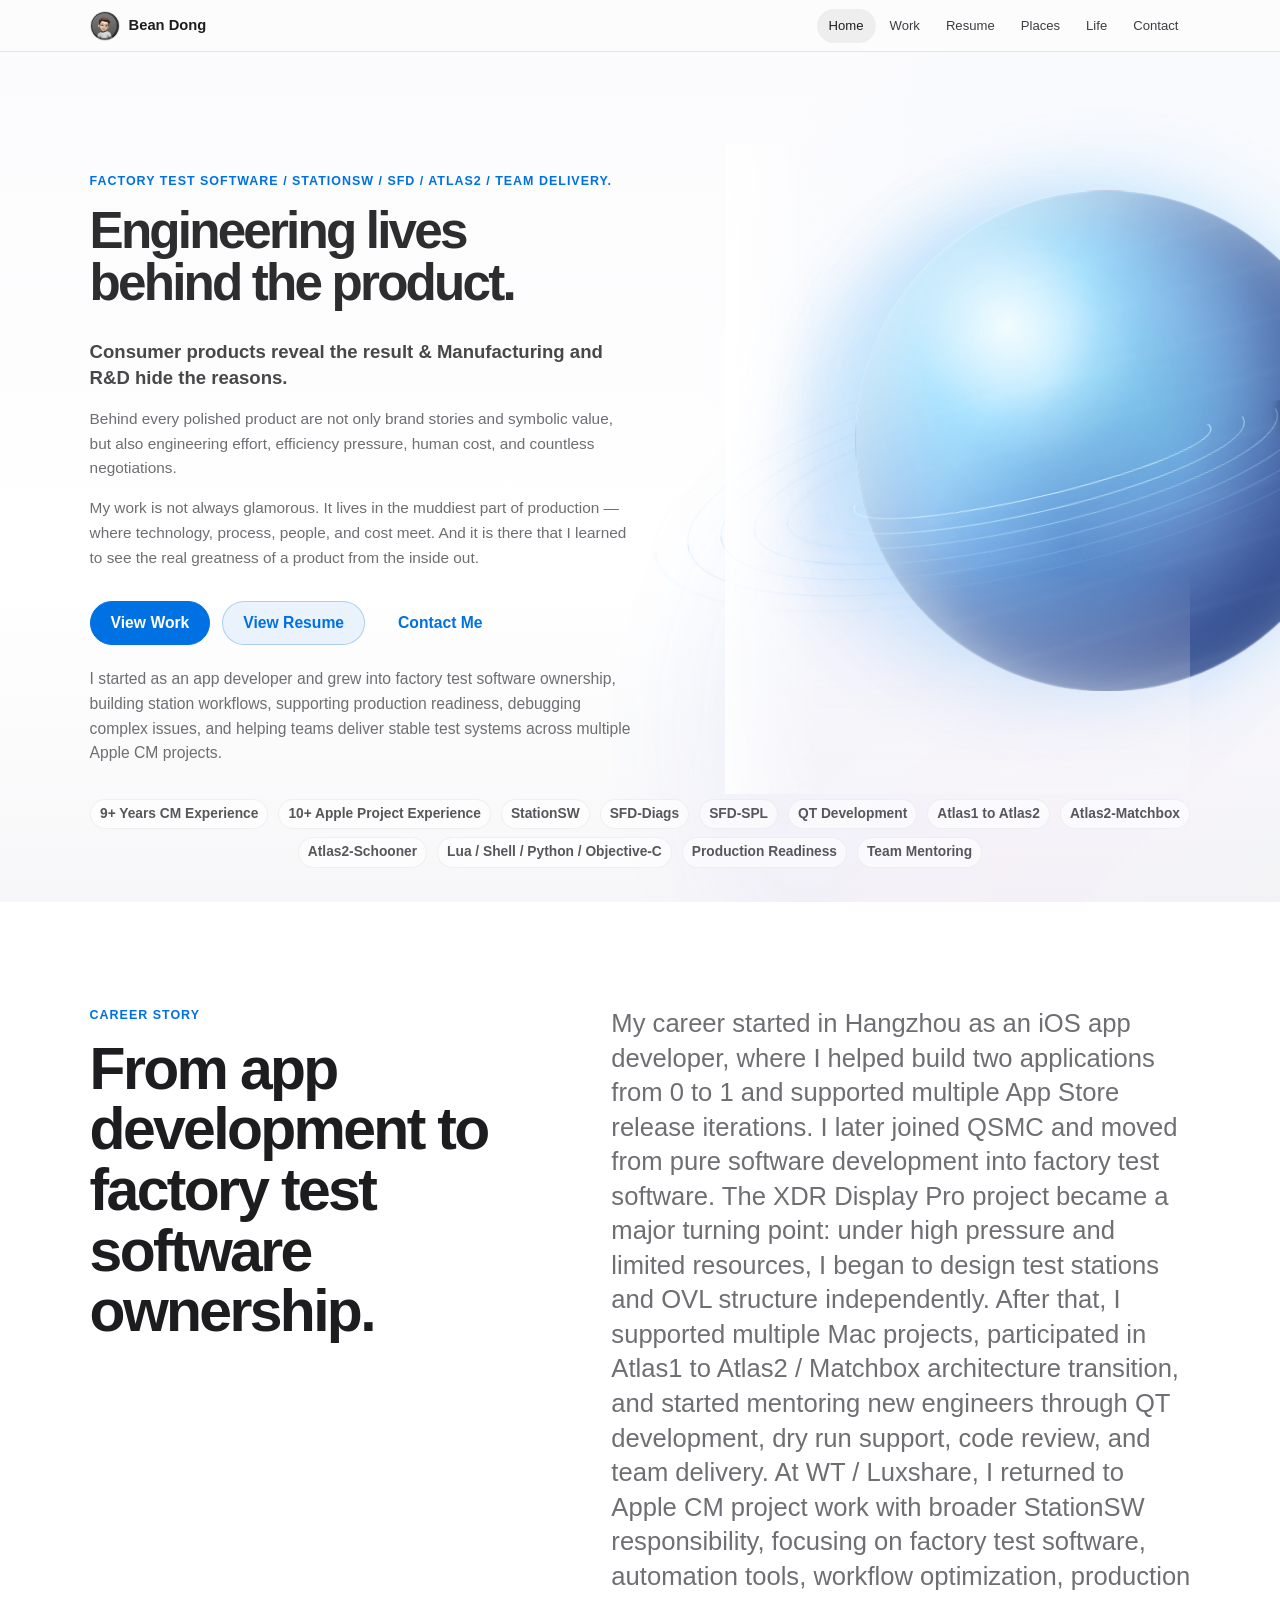
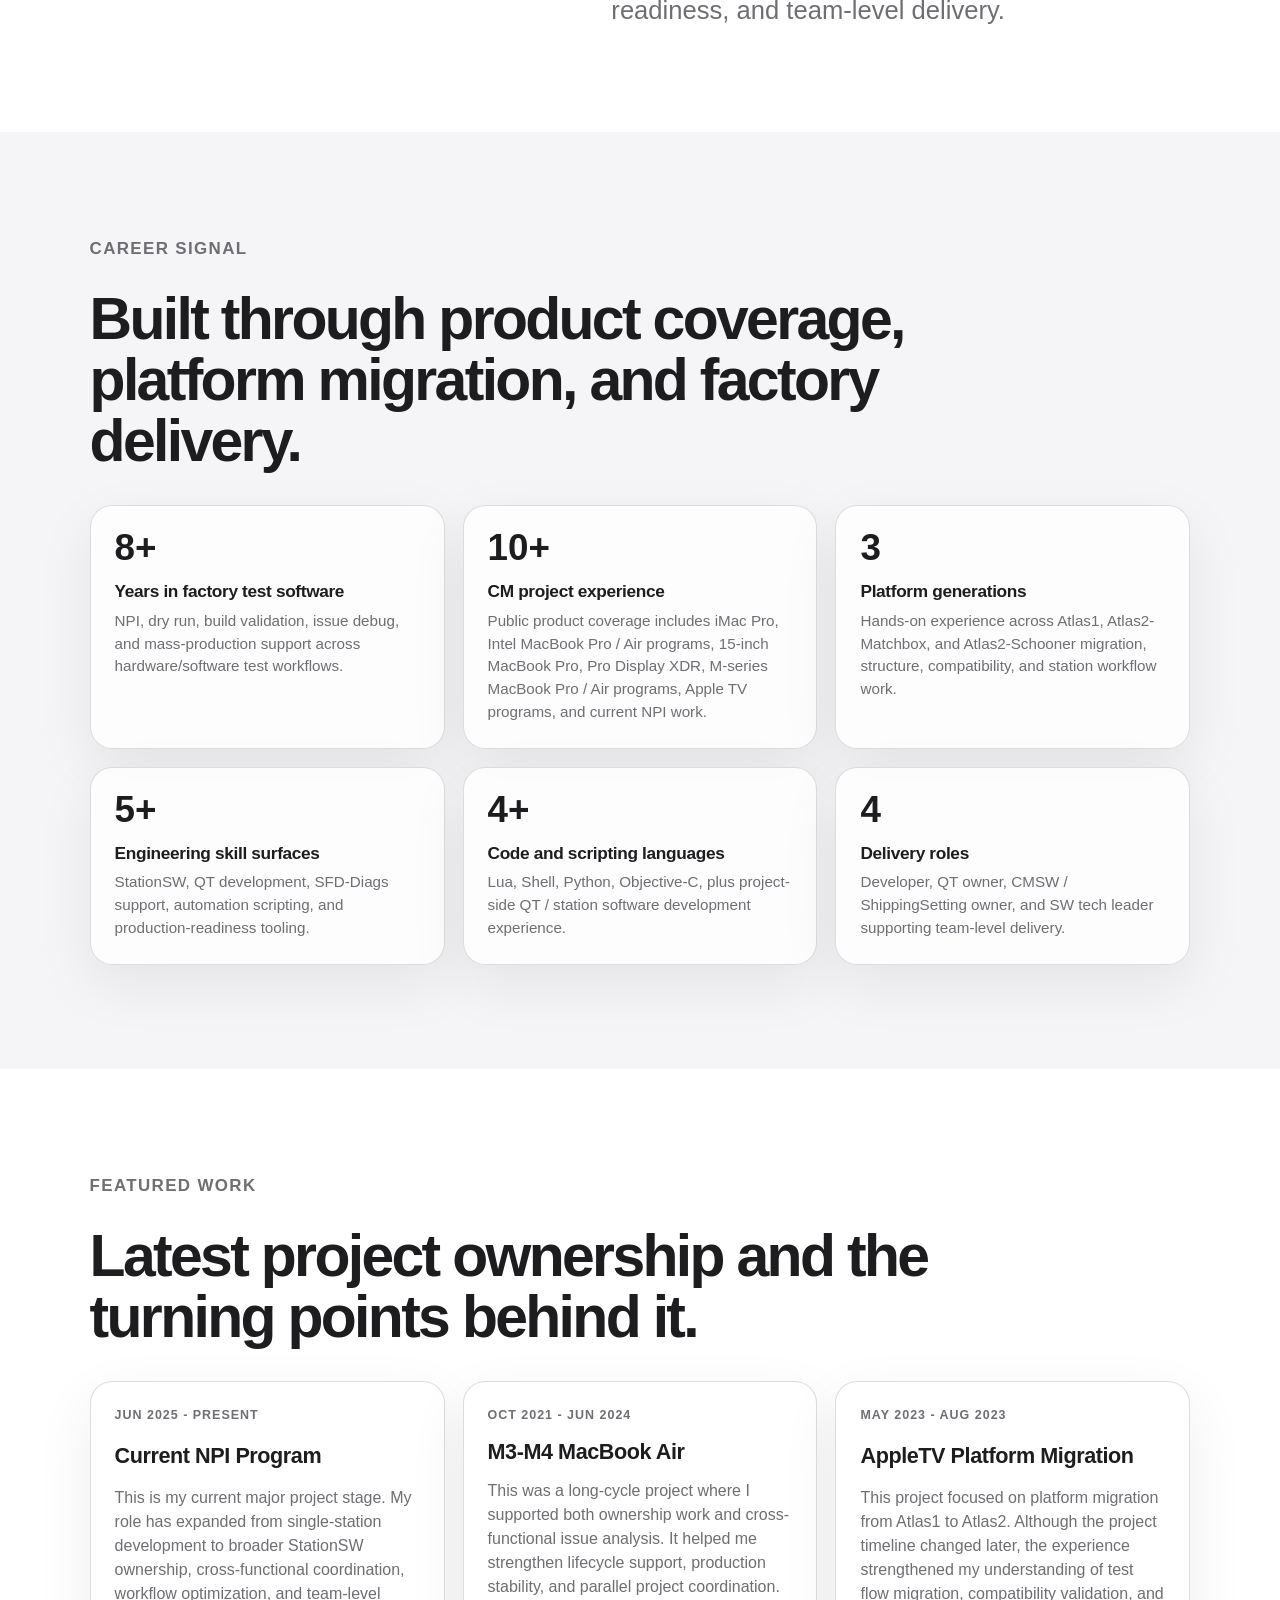
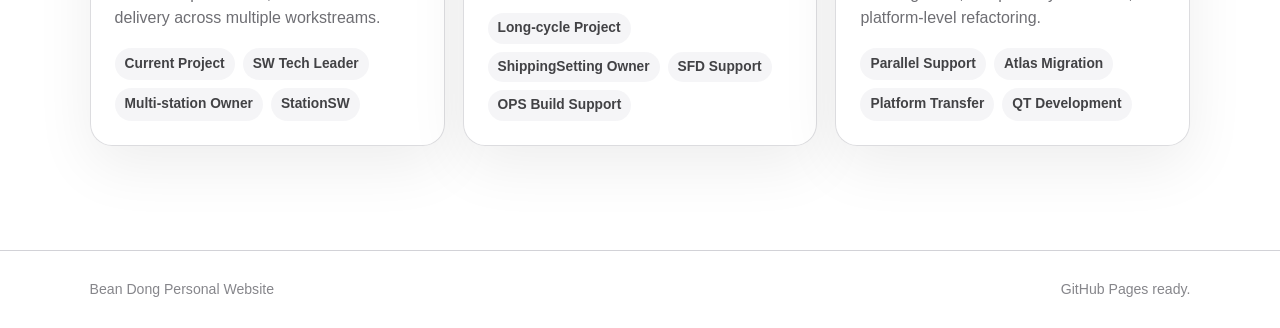
==== index.html @ de344022 "Publish personal website" ====
<!doctype html>
<html lang="en">
  <head>
    <meta charset="utf-8" />
    <meta name="viewport" content="width=device-width, initial-scale=1" />
    <meta
      name="description"
      content="Bean Dong personal website: factory test software, StationSW, SFD-Diags, Atlas2, resume, work timeline, and personal archive."
    />
    <title>Bean Dong | Factory Test Software Engineer</title>
    <link rel="icon" href="data:," />
    <link rel="stylesheet" href="styles.css" />
  </head>
  <body data-page="home">
    <header class="site-header">
      <a class="brand" href="index.html" aria-label="Bean Dong home">
        <img class="brand-avatar" src="assets/avatar.png" alt="" aria-hidden="true" />
        <span>Bean Dong</span>
      </a>
      <button class="nav-toggle" type="button" aria-label="Open navigation" aria-expanded="false">
        <span></span><span></span><span></span>
      </button>
      <nav class="site-nav" aria-label="Primary navigation">
        <a href="index.html" data-nav="home">Home</a>
        <a href="work.html" data-nav="work">Work</a>
        <a href="resume.html" data-nav="resume">Resume</a>
        <a href="places.html" data-nav="places">Places</a>
        <a href="life.html" data-nav="life">Life</a>
        <a href="contact.html" data-nav="contact">Contact</a>
      </nav>
    </header>

    <main>
      <section class="hero apple-hero">
        <div class="hero-copy">
          <p class="eyebrow" data-bind="profile.kicker"></p>
          <h1 class="hero-statement">Engineering lives behind the product.</h1>
          <div class="hero-story" id="hero-story"></div>
          <div class="hero-actions">
            <a class="button primary" href="work.html">View Work</a>
            <a class="button secondary" href="resume.html">View Resume</a>
            <a class="button text-button" href="contact.html">Contact Me</a>
          </div>
          <p class="hero-summary" data-bind="profile.summary"></p>
        </div>
        <div class="hero-tool-visual" aria-label="Tools and applications I use">
          <div class="planet-system" aria-hidden="true">
            <div class="planet-aura"></div>
            <div class="orbit-band orbit-band-back">
              <span></span><span></span><span></span><span></span><span></span><span></span><span></span>
            </div>
            <div class="planet-sphere">
              <div class="planet-atmosphere"></div>
              <div class="planet-surface"></div>
              <div class="planet-haze"></div>
            </div>
            <div class="orbit-band orbit-band-front">
              <span></span><span></span><span></span><span></span><span></span><span></span><span></span>
            </div>
          </div>
          <div class="tool-current" id="tool-shelf"></div>
          <div class="visual-fog" aria-hidden="true"></div>
        </div>
        <div class="tag-cloud hero-tag-cloud" id="hero-tags"></div>
      </section>

      <section class="section split-section">
        <div>
          <p class="eyebrow">Career Story</p>
          <h2>From app development to factory test software ownership.</h2>
        </div>
        <div class="prose large" data-bind="career.short"></div>
      </section>

      <section class="section soft-section">
        <div class="section-heading compact">
          <p class="eyebrow">Career Signal</p>
          <h2>Built through product coverage, platform migration, and factory delivery.</h2>
        </div>
        <div class="metric-grid" id="metrics"></div>
      </section>

      <section class="section">
        <div class="section-heading compact">
          <p class="eyebrow">Featured Work</p>
          <h2>Latest project ownership and the turning points behind it.</h2>
        </div>
        <div class="preview-grid" id="home-work-preview"></div>
      </section>
    </main>

    <footer class="site-footer">
      <span>Bean Dong Personal Website</span>
      <span>GitHub Pages ready.</span>
    </footer>

    <script src="script.js"></script>
  </body>
</html>
---- styles.css ----
:root {
  color-scheme: light;
  --ink: #1d1d1f;
  --muted: #6e6e73;
  --subtle: #86868b;
  --line: #d2d2d7;
  --page: #ffffff;
  --soft: #f5f5f7;
  --card: rgba(255, 255, 255, 0.82);
  --blue: #0071e3;
  --blue-dark: #005bb5;
  --radius: 22px;
  --radius-small: 14px;
  --shadow: 0 20px 60px rgba(0, 0, 0, 0.07);
  font-family: -apple-system, BlinkMacSystemFont, "SF Pro Text", "SF Pro Display", "Helvetica Neue", Arial, sans-serif;
}

* {
  box-sizing: border-box;
}

html {
  scroll-behavior: smooth;
}

body {
  margin: 0;
  color: var(--ink);
  background: var(--page);
  line-height: 1.5;
  -webkit-font-smoothing: antialiased;
}

a {
  color: inherit;
  text-decoration: none;
}

.site-header {
  position: sticky;
  top: 0;
  z-index: 30;
  display: flex;
  align-items: center;
  justify-content: space-between;
  min-height: 52px;
  padding: 0 max(22px, 7vw);
  border-bottom: 1px solid rgba(210, 210, 215, 0.55);
  background: rgba(251, 251, 253, 0.78);
  backdrop-filter: saturate(180%) blur(20px);
}

.brand {
  display: inline-flex;
  align-items: center;
  gap: 9px;
  font-size: 0.92rem;
  font-weight: 700;
}

.brand-avatar {
  width: 30px;
  height: 30px;
  border: 1px solid rgba(210, 210, 215, 0.75);
  border-radius: 50%;
  object-fit: cover;
  object-position: center;
}

.site-nav {
  display: flex;
  align-items: center;
  gap: 2px;
}

.site-nav a {
  display: inline-flex;
  align-items: center;
  min-height: 34px;
  padding: 0 12px;
  border-radius: 999px;
  color: #3d3d42;
  font-size: 0.82rem;
  font-weight: 500;
}

.site-nav a:hover,
.site-nav a.active {
  color: var(--ink);
  background: rgba(0, 0, 0, 0.06);
}

.nav-toggle {
  display: none;
  width: 38px;
  height: 36px;
  border: 0;
  border-radius: var(--radius-small);
  background: transparent;
}

.nav-toggle span {
  display: block;
  width: 17px;
  height: 1.5px;
  margin: 4px auto;
  background: var(--ink);
}

.hero,
.page-hero,
.contact-hero,
.section {
  padding-right: max(22px, 7vw);
  padding-left: max(22px, 7vw);
}

.apple-hero {
  position: relative;
  display: grid;
  grid-template-columns: minmax(0, 1.08fr) minmax(430px, 0.92fr);
  gap: clamp(48px, 7vw, 112px);
  align-items: center;
  min-height: max(780px, calc(100svh - 52px));
  padding-top: 92px;
  padding-bottom: 108px;
  overflow: hidden;
  background:
    radial-gradient(circle at 88% 38%, rgba(204, 228, 255, 0.2), transparent 34%),
    linear-gradient(180deg, #fbfbfd 0%, #ffffff 62%, #f7f7f9 100%);
}

.apple-hero::after {
  content: "";
  position: absolute;
  right: -12vw;
  bottom: -24vh;
  width: min(760px, 64vw);
  aspect-ratio: 1;
  border-radius: 50%;
  background: linear-gradient(135deg, rgba(0, 113, 227, 0.12), rgba(175, 82, 222, 0.08), rgba(52, 199, 89, 0.07));
  filter: blur(42px);
  opacity: 0.52;
  z-index: 0;
}

.apple-hero > * {
  position: relative;
  z-index: 1;
}

.hero-copy {
  max-width: 690px;
}

.hero-statement {
  max-width: 610px;
  margin: 0;
  color: #2d2d2f;
  font-size: clamp(2.65rem, 4vw, 4.25rem);
  font-weight: 650;
  line-height: 1.02;
  text-wrap: balance;
}

.hero-story {
  display: grid;
  max-width: 630px;
  gap: 15px;
  margin-top: 30px;
}

.hero-story p {
  max-width: 620px;
  margin: 0;
  color: var(--muted);
  font-size: clamp(0.96rem, 1.15vw, 1.08rem);
  line-height: 1.62;
}

.hero-story .hero-story-lead {
  color: #48484b;
  font-size: clamp(1.08rem, 1.45vw, 1.28rem);
  font-weight: 580;
  line-height: 1.42;
}

.hero-tool-visual {
  position: relative;
  align-self: stretch;
  min-height: 650px;
  isolation: isolate;
}

.planet-system {
  position: absolute;
  inset: 0;
}

.planet-aura {
  position: absolute;
  top: 7%;
  right: -30%;
  width: 118%;
  aspect-ratio: 1;
  border-radius: 50%;
  background:
    radial-gradient(circle at 42% 42%, rgba(181, 232, 255, 0.54), rgba(72, 161, 238, 0.2) 44%, rgba(69, 111, 217, 0.08) 62%, transparent 73%);
  filter: blur(30px);
  opacity: 0.82;
  animation: planet-breathe 9s ease-in-out infinite;
}

.planet-sphere {
  position: absolute;
  z-index: 2;
  top: 7%;
  right: -36%;
  width: 108%;
  aspect-ratio: 1;
  overflow: hidden;
  border: 1px solid rgba(255, 255, 255, 0.58);
  border-radius: 50%;
  background:
    radial-gradient(circle at 30% 27%, rgba(237, 252, 255, 0.98), rgba(138, 218, 255, 0.74) 19%, rgba(47, 137, 225, 0.48) 45%, rgba(32, 75, 164, 0.62) 70%, rgba(24, 49, 119, 0.82) 100%);
  box-shadow:
    inset 32px 22px 70px rgba(255, 255, 255, 0.38),
    inset -70px -40px 110px rgba(18, 39, 105, 0.52),
    0 0 80px rgba(90, 190, 255, 0.3);
  animation: planet-breathe 9s ease-in-out infinite;
}

.planet-atmosphere {
  position: absolute;
  inset: -2%;
  border: 2px solid rgba(181, 236, 255, 0.44);
  border-radius: 50%;
  box-shadow:
    inset 0 0 48px rgba(209, 246, 255, 0.44),
    0 0 42px rgba(92, 197, 255, 0.34);
}

.planet-surface {
  position: absolute;
  inset: 0;
  background:
    radial-gradient(ellipse at 35% 31%, rgba(255, 255, 255, 0.34), transparent 24%),
    radial-gradient(ellipse at 61% 46%, rgba(73, 198, 225, 0.2), transparent 28%),
    radial-gradient(ellipse at 43% 71%, rgba(23, 75, 158, 0.28), transparent 34%),
    repeating-linear-gradient(164deg, transparent 0 25px, rgba(218, 249, 255, 0.055) 27px 29px, transparent 31px 52px);
  filter: blur(2px);
  animation: planet-surface-shift 18s ease-in-out infinite alternate;
}

.planet-haze {
  position: absolute;
  inset: 0;
  background: linear-gradient(110deg, rgba(255, 255, 255, 0.34), transparent 38%, rgba(15, 46, 121, 0.2) 79%);
  backdrop-filter: blur(1px);
}

.orbit-band {
  position: absolute;
  top: 34%;
  right: -39%;
  width: 146%;
  height: 32%;
  transform: rotate(-13deg);
}

.orbit-band span {
  position: absolute;
  border: 1px solid rgba(192, 235, 255, 0.72);
  border-radius: 50%;
  filter: drop-shadow(0 0 4px rgba(89, 190, 255, 0.2));
}

.orbit-band span:nth-child(1) {
  inset: 36% 23%;
  border-color: rgba(220, 247, 255, 0.82);
}

.orbit-band span:nth-child(2) {
  inset: 29% 18%;
  border-color: rgba(203, 240, 255, 0.68);
}

.orbit-band span:nth-child(3) {
  inset: 22% 13%;
  border-color: rgba(184, 231, 255, 0.54);
}

.orbit-band span:nth-child(4) {
  inset: 15% 8%;
  border-color: rgba(166, 220, 255, 0.42);
}

.orbit-band span:nth-child(5) {
  inset: 8% 3%;
  border-color: rgba(146, 207, 255, 0.3);
  filter: blur(0.25px) drop-shadow(0 0 6px rgba(89, 190, 255, 0.16));
}

.orbit-band span:nth-child(6) {
  inset: 1% -2%;
  border-color: rgba(127, 194, 250, 0.2);
  filter: blur(0.6px) drop-shadow(0 0 8px rgba(89, 190, 255, 0.12));
}

.orbit-band span:nth-child(7) {
  inset: -6% -7%;
  border-color: rgba(111, 180, 242, 0.11);
  filter: blur(1.2px) drop-shadow(0 0 10px rgba(89, 190, 255, 0.09));
}

.orbit-band-back {
  z-index: 1;
  clip-path: inset(-20% -15% 49% -15%);
  opacity: 0.62;
}

.orbit-band-front {
  z-index: 4;
  clip-path: inset(48% -15% -20% -15%);
  filter: drop-shadow(0 0 7px rgba(94, 197, 255, 0.2));
}

.tool-current {
  position: absolute;
  z-index: 7;
  top: 27%;
  right: -39%;
  width: 146%;
  height: 44%;
  clip-path: inset(48% -8% -18% -8%);
  transform: rotate(-13deg);
}

.tool-item {
  --tool-size: 52px;
  position: absolute;
  top: 0;
  left: 0;
  width: var(--tool-size);
  height: var(--tool-size);
  offset-path: ellipse(43% 34% at 50% 50%);
  offset-rotate: 0deg;
  animation: tool-orbit 34.65s linear var(--orbit-delay) infinite;
  will-change: offset-distance;
}

.tool-item-1 { --tool-size: 48px; }
.tool-item-2 { --tool-size: 54px; }
.tool-item-3 { --tool-size: 49px; }
.tool-item-4 { --tool-size: 57px; }
.tool-item-5 { --tool-size: 51px; }
.tool-item-6 { --tool-size: 45px; }
.tool-item-7 { --tool-size: 48px; }
.tool-item-8 { --tool-size: 55px; }
.tool-item-9 { --tool-size: 49px; }
.tool-item-10 { --tool-size: 43px; }
.tool-item-11 { --tool-size: 46px; }

.tool-icon-entry {
  width: 100%;
  height: 100%;
  opacity: 0;
  transform: translate3d(var(--capture-x), var(--capture-y), 0) scale(0.64) rotate(-12deg);
  animation: tool-capture 1100ms cubic-bezier(0.18, 0.74, 0.28, 1.08) var(--capture-delay) forwards;
}

.tool-icon-wrap {
  display: grid;
  width: 100%;
  height: 100%;
  place-items: center;
  border-radius: 25%;
  filter:
    drop-shadow(0 10px 15px rgba(10, 43, 88, 0.14))
    drop-shadow(0 0 10px rgba(115, 208, 255, 0.12));
  transform: rotate(13deg);
  transition:
    transform 280ms cubic-bezier(0.2, 0.8, 0.2, 1),
    filter 280ms ease,
    opacity 280ms ease;
}

.tool-item:hover {
  z-index: 8;
  animation-play-state: paused;
}

.tool-item:hover .tool-icon-wrap {
  filter:
    drop-shadow(0 18px 24px rgba(0, 0, 0, 0.16))
    drop-shadow(0 0 16px rgba(0, 113, 227, 0.14));
  transform: translateY(-5px) rotate(16deg) scale(1.12);
}

.tool-icon-wrap img {
  width: 100%;
  height: 100%;
  border-radius: 24%;
  object-fit: contain;
}

@keyframes tool-orbit {
  from { offset-distance: 0%; }
  to { offset-distance: 100%; }
}

@keyframes tool-capture {
  0% {
    opacity: 0;
    transform: translate3d(var(--capture-x), var(--capture-y), 0) scale(0.64) rotate(-12deg);
  }
  72% {
    opacity: 1;
    transform: translate3d(7px, -5px, 0) scale(1.04) rotate(3deg);
  }
  100% {
    opacity: 1;
    transform: translate3d(0, 0, 0) scale(1) rotate(0);
  }
}

@keyframes planet-breathe {
  0%,
  100% {
    filter: saturate(0.94) brightness(0.98);
    transform: scale(0.995);
  }
  50% {
    filter: saturate(1.05) brightness(1.035);
    transform: scale(1.01);
  }
}

@keyframes planet-surface-shift {
  from { transform: translate3d(-1.5%, -0.5%, 0) scale(1.02); }
  to { transform: translate3d(1.5%, 0.7%, 0) scale(1.05); }
}

.visual-fog {
  position: absolute;
  z-index: 6;
  inset: 0;
  pointer-events: none;
  background:
    linear-gradient(90deg, rgba(255, 255, 255, 0.78), transparent 20%),
    linear-gradient(180deg, transparent 66%, rgba(247, 247, 249, 0.55));
}

.page-hero,
.contact-hero {
  display: grid;
  align-content: center;
  min-height: 430px;
  padding-top: 88px;
  padding-bottom: 76px;
  background: linear-gradient(180deg, #fbfbfd, #fff);
}

.contact-hero {
  min-height: calc(100vh - 118px);
}

.eyebrow {
  margin: 0 0 14px;
  color: var(--blue);
  font-size: 0.78rem;
  font-weight: 700;
  letter-spacing: 0.08em;
  text-transform: uppercase;
}

h1,
h2,
h3,
h4,
p {
  overflow-wrap: anywhere;
}

h1 {
  max-width: 980px;
  margin: 0 auto;
  font-size: clamp(3.4rem, 8vw, 7.5rem);
  font-weight: 700;
  line-height: 0.95;
  letter-spacing: -0.055em;
}

.page-hero h1,
.contact-hero h1 {
  margin: 0;
  font-size: clamp(3rem, 7vw, 6rem);
}

h2 {
  margin: 0;
  font-size: clamp(2rem, 4.6vw, 4.4rem);
  font-weight: 700;
  line-height: 1.03;
  letter-spacing: -0.045em;
}

h3 {
  margin: 0;
  font-size: 1.35rem;
  line-height: 1.2;
  letter-spacing: -0.02em;
}

h4 {
  margin: 0;
}

.hero-title {
  max-width: 900px;
  margin: 22px auto 0;
  color: var(--ink);
  font-size: clamp(1.35rem, 2.5vw, 2.25rem);
  font-weight: 600;
  line-height: 1.16;
  white-space: pre-line;
  text-wrap: balance;
}

.hero-summary,
.page-hero p,
.contact-hero p,
.section-heading p,
.prose,
.info-panel p,
.resume-card p,
.place-card p,
.life-card p {
  max-width: 850px;
  color: var(--muted);
  font-size: 1.06rem;
}

.apple-hero .hero-summary {
  max-width: 620px;
  margin: 22px 0 0;
  font-size: 0.98rem;
  line-height: 1.58;
}

.large {
  font-size: clamp(1.18rem, 2vw, 1.65rem);
  line-height: 1.35;
}

.hero-actions {
  display: flex;
  flex-wrap: wrap;
  justify-content: flex-start;
  gap: 12px;
  margin-top: 30px;
}

.contact-hero .hero-actions {
  justify-content: flex-start;
}

.button {
  display: inline-flex;
  align-items: center;
  justify-content: center;
  min-height: 44px;
  padding: 0 20px;
  border: 1px solid var(--line);
  border-radius: 999px;
  font-size: 0.98rem;
  font-weight: 600;
  transition: transform 160ms ease, background 160ms ease, color 160ms ease;
}

.button:hover {
  transform: translateY(-1px);
}

.button.primary {
  color: #fff;
  border-color: var(--blue);
  background: var(--blue);
}

.button.primary:hover {
  background: var(--blue-dark);
}

.button.secondary {
  color: var(--blue);
  border-color: rgba(0, 113, 227, 0.28);
  background: rgba(0, 113, 227, 0.08);
}

.button.text-button {
  color: var(--blue);
  border-color: transparent;
  background: transparent;
}

.tag-cloud,
.capability-list,
.badge-list {
  display: flex;
  flex-wrap: wrap;
  gap: 8px;
}

.tag-cloud {
  justify-content: flex-start;
  max-width: 680px;
  margin: 26px 0 0;
}

.hero-tag-cloud {
  position: absolute;
  right: max(22px, 7vw);
  bottom: 34px;
  left: max(22px, 7vw);
  width: auto;
  max-width: none;
  margin: 0;
  justify-content: center;
  gap: 8px 10px;
}

.hero-tag-cloud .tag {
  color: #57575b;
  background: rgba(255, 255, 255, 0.58);
  box-shadow: inset 0 0 0 1px rgba(210, 210, 215, 0.32);
  backdrop-filter: blur(10px);
}

.tag,
.badge,
.capability {
  display: inline-flex;
  align-items: center;
  min-height: 30px;
  padding: 5px 10px;
  border-radius: 999px;
  color: #424245;
  background: rgba(245, 245, 247, 0.92);
  font-size: 0.86rem;
  font-weight: 600;
}

.section {
  padding-top: 104px;
  padding-bottom: 104px;
}

.soft-section {
  background: var(--soft);
}

.split-section {
  display: grid;
  grid-template-columns: minmax(260px, 0.9fr) minmax(320px, 1.1fr);
  gap: 48px;
  align-items: start;
}

.section-heading {
  display: grid;
  gap: 14px;
  margin-bottom: 34px;
}

.section-heading.compact {
  max-width: 900px;
}

.section-heading.centered {
  max-width: 820px;
  margin-right: auto;
  margin-left: auto;
  text-align: center;
}

.section-heading.centered p {
  margin-right: auto;
  margin-left: auto;
}

.metric-grid,
.preview-grid,
.places-grid,
.life-grid {
  display: grid;
  grid-template-columns: repeat(3, minmax(0, 1fr));
  gap: 18px;
}

.metric,
.preview-card,
.info-panel,
.timeline-card,
.resume-card,
.place-card,
.life-card {
  border: 1px solid rgba(210, 210, 215, 0.78);
  border-radius: var(--radius);
  background: var(--card);
  box-shadow: var(--shadow);
}

.metric,
.preview-card,
.info-panel,
.resume-card,
.place-card,
.life-card {
  padding: 24px;
}

.metric,
.preview-card,
.info-panel,
.resume-card,
.place-card,
.life-card {
  transition: transform 220ms ease, box-shadow 220ms ease;
}

.metric:hover,
.preview-card:hover,
.info-panel:hover,
.resume-card:hover,
.place-card:hover,
.life-card:hover {
  transform: translateY(-3px);
  box-shadow: 0 26px 70px rgba(0, 0, 0, 0.09);
}

.metric strong {
  display: block;
  font-size: 2.3rem;
  line-height: 1;
}

.metric h3 {
  margin-top: 14px;
  font-size: 1.08rem;
}

.metric span {
  display: block;
  margin-top: 8px;
  color: var(--muted);
  font-size: 0.95rem;
  font-weight: 500;
}

.preview-card {
  display: grid;
  gap: 14px;
}

.preview-card p,
.timeline-card p {
  margin: 0;
  color: var(--muted);
}

.work-overview {
  display: grid;
  grid-template-columns: repeat(2, minmax(0, 1fr));
  gap: 18px;
  margin-bottom: 24px;
}

.work-page {
  --work-pad: max(22px, 7vw);
  background:
    radial-gradient(circle at 88% 5%, rgba(0, 113, 227, 0.055), transparent 24rem),
    linear-gradient(180deg, #fbfbfd 0, #fff 34rem);
}

.work-intro,
.work-timeline-section {
  padding-right: var(--work-pad);
  padding-left: var(--work-pad);
}

.work-intro {
  padding-top: 28px;
  padding-bottom: 18px;
}

.work-label {
  margin-bottom: 12px;
}

.work-page .work-overview {
  gap: 14px;
  margin-bottom: 0;
}

.work-page .info-panel {
  position: relative;
  min-height: 190px;
  padding: 23px 24px 22px;
  overflow: hidden;
  border-color: rgba(210, 210, 215, 0.64);
  background: rgba(255, 255, 255, 0.72);
  box-shadow: 0 12px 36px rgba(0, 0, 0, 0.045);
  backdrop-filter: blur(18px);
}

.work-page .info-panel:hover {
  transform: none;
  box-shadow: 0 16px 42px rgba(0, 0, 0, 0.065);
}

.work-page .info-panel h2 {
  margin-top: 14px;
  font-size: clamp(1.45rem, 2.2vw, 2rem);
  letter-spacing: -0.035em;
}

.work-page .info-panel > p {
  max-width: 700px;
  margin: 9px 0 0;
  color: #626267;
  font-size: 0.92rem;
  line-height: 1.52;
}

.panel-heading {
  display: flex;
  align-items: center;
  justify-content: space-between;
  gap: 16px;
}

.panel-label {
  margin: 0;
  color: var(--subtle);
  font-size: 0.7rem;
  font-weight: 750;
  letter-spacing: 0.09em;
  text-transform: uppercase;
}

.status-dot {
  display: inline-flex;
  align-items: center;
  gap: 6px;
  color: #46705c;
  font-size: 0.72rem;
  font-weight: 650;
}

.status-dot::before {
  width: 7px;
  height: 7px;
  border-radius: 50%;
  background: #64a77f;
  box-shadow: 0 0 0 4px rgba(100, 167, 127, 0.12);
  content: "";
}

.overlap-symbol {
  position: relative;
  width: 44px;
  height: 17px;
}

.overlap-symbol i {
  position: absolute;
  width: 29px;
  height: 4px;
  border-radius: 999px;
  background: #8297b6;
}

.overlap-symbol i:nth-child(1) { top: 0; left: 0; }
.overlap-symbol i:nth-child(2) { top: 6px; left: 8px; background: #8e82ae; }
.overlap-symbol i:nth-child(3) { top: 12px; left: 15px; background: #6c9e9b; }

.work-page .program-list,
.work-page .capability-list {
  display: flex;
  flex-wrap: wrap;
  gap: 6px;
}

.work-page .program-list {
  margin-top: 15px;
}

.program-tag {
  display: inline-flex;
  align-items: center;
  min-height: 25px;
  padding: 3px 9px;
  color: #45617f;
  border: 1px solid rgba(79, 128, 184, 0.16);
  border-radius: 999px;
  background: rgba(79, 128, 184, 0.08);
  font-size: 0.7rem;
  font-weight: 650;
}

.work-page .capability-list {
  margin-top: 7px;
}

.work-page .capability {
  min-height: 25px;
  padding: 3px 8px;
  color: #5d5d62;
  background: rgba(245, 245, 247, 0.92);
  font-size: 0.7rem;
  font-weight: 600;
}

.work-page .capability:nth-child(n + 5) {
  display: none;
}

.timeline-link {
  display: inline-flex;
  gap: 7px;
  align-items: center;
  margin-top: 15px;
  color: var(--blue);
  font-size: 0.82rem;
  font-weight: 650;
}

.work-timeline-section {
  padding-top: 20px;
  padding-bottom: 104px;
}

.work-timeline-heading {
  display: grid;
  grid-template-columns: auto auto minmax(260px, 1fr);
  gap: 10px 18px;
  align-items: baseline;
  margin: 0 0 16px 94px;
}

.work-timeline-heading .eyebrow {
  margin: 0;
}

.work-timeline-heading h1 {
  margin: 0;
  font-size: 1.3rem;
  line-height: 1.15;
  letter-spacing: -0.025em;
}

.work-timeline-heading > p {
  max-width: 560px;
  margin: 0;
  color: var(--muted);
  font-size: 0.78rem;
  line-height: 1.4;
}

.tone-blue { --tone: #4f80b8; }
.tone-violet { --tone: #8174a6; }
.tone-teal { --tone: #4f8f8c; }
.tone-indigo { --tone: #667c9d; }
.tone-slate { --tone: #83868d; }

.timeline-list {
  position: relative;
  display: grid;
  gap: 18px;
  padding-bottom: 12px;
}

.timeline-list::before {
  position: absolute;
  top: 18px;
  bottom: 18px;
  left: 46px;
  width: 2px;
  border-radius: 999px;
  background: linear-gradient(180deg, #4f80b8, #8174a6 28%, #4f8f8c 58%, #667c9d 78%, #83868d);
  content: "";
}

.timeline-entry {
  position: relative;
  display: grid;
  grid-template-columns: 94px minmax(0, 1fr);
  align-items: start;
}

.timeline-rail {
  position: relative;
  display: flex;
  justify-content: center;
  padding-top: 24px;
}

.timeline-rail::after {
  position: absolute;
  top: 39px;
  right: 0;
  left: 47px;
  height: 2px;
  background: color-mix(in srgb, var(--tone) 62%, white);
  content: "";
}

.timeline-node {
  z-index: 1;
  display: grid;
  width: 32px;
  height: 32px;
  place-items: center;
  color: var(--tone);
  border: 2px solid var(--tone);
  border-radius: 50%;
  background: #fff;
  box-shadow: 0 0 0 6px #fff;
  font-size: 0.62rem;
  font-weight: 750;
}

.timeline-card {
  position: relative;
  padding: 24px 26px;
  overflow: hidden;
  border-color: rgba(210, 210, 215, 0.7);
  box-shadow: none;
}

.timeline-card::before {
  position: absolute;
  top: 0;
  bottom: 0;
  left: 0;
  width: 4px;
  background: var(--tone);
  content: "";
}

.timeline-body {
  display: grid;
  gap: 14px;
}

.timeline-heading {
  display: grid;
  grid-template-columns: minmax(0, 1fr) 128px;
  gap: 24px;
  align-items: center;
}

.timeline-type {
  margin-bottom: 6px !important;
  color: var(--tone) !important;
  font-size: 0.69rem;
  font-weight: 700;
  letter-spacing: 0.08em;
  text-transform: uppercase;
}

.timeline-heading h3 {
  font-size: clamp(1.35rem, 2vw, 1.75rem);
}

.timeline-company {
  margin-top: 4px !important;
  font-size: 0.84rem;
}

.product-visual {
  display: grid;
  width: 128px;
  height: 96px;
  place-items: center;
  overflow: hidden;
  border-radius: 15px;
  background: linear-gradient(145deg, #fbfbfd, #f1f1f3);
}

.product-visual img {
  width: 100%;
  height: 100%;
  object-fit: contain;
  transform: scale(1.06);
}

.timeline-meta {
  display: grid;
  grid-template-columns: repeat(3, minmax(0, 1fr));
  gap: 10px;
}

.meta-box {
  padding: 10px 11px;
  border-radius: var(--radius-small);
  background: rgba(245, 245, 247, 0.88);
}

.meta-box span {
  display: block;
  color: var(--subtle);
  font-size: 0.76rem;
  font-weight: 700;
  text-transform: uppercase;
}

.meta-box strong {
  display: block;
  margin-top: 3px;
  font-size: 0.86rem;
}

.timeline-card ul,
.resume-card ul {
  margin: 0;
  padding-left: 18px;
  color: var(--muted);
}

.details {
  color: var(--muted);
  font-size: 0.9rem;
  line-height: 1.55;
}

.timeline-highlight {
  display: grid;
  grid-template-columns: 125px minmax(0, 1fr);
  gap: 16px;
  padding-top: 12px;
  border-top: 1px solid rgba(210, 210, 215, 0.65);
}

.timeline-highlight span {
  color: var(--subtle);
  font-size: 0.69rem;
  font-weight: 700;
  letter-spacing: 0.06em;
  text-transform: uppercase;
}

.timeline-highlight p {
  color: #4d4d51;
  font-size: 0.84rem;
  line-height: 1.45;
}

.work-page .timeline-card .badge {
  min-height: 25px;
  padding: 3px 8px;
  color: color-mix(in srgb, var(--tone) 72%, #3d3d42);
  background: color-mix(in srgb, var(--tone) 9%, white);
  font-size: 0.7rem;
}

.resume-layout {
  display: grid;
  grid-template-columns: repeat(2, minmax(0, 1fr));
  gap: 18px;
}

.resume-card {
  padding: 30px;
  box-shadow: none;
}

.resume-card.wide {
  grid-column: 1 / -1;
}

.resume-primary {
  background: #fbfbfd;
}

.resume-profile {
  display: grid;
  max-width: 900px;
  gap: 8px;
  margin-top: 24px;
}

.resume-profile p {
  margin: 0;
  color: var(--muted);
  font-size: 1.04rem;
}

.resume-experience-item {
  padding: 34px 0;
  border-bottom: 1px solid var(--line);
}

.resume-experience-item:last-child {
  border-bottom: 0;
}

.resume-experience-item h3 {
  margin-bottom: 6px;
}

.resume-experience-heading {
  display: flex;
  justify-content: space-between;
  gap: 24px;
  align-items: flex-start;
  margin-bottom: 24px;
}

.resume-experience-heading p {
  margin: 4px 0 0;
}

.resume-experience-heading span {
  flex: 0 0 auto;
  display: block;
  color: var(--subtle);
  font-weight: 700;
}

.resume-experience-item h4 {
  margin: 22px 0 10px;
  color: var(--subtle);
  font-size: 0.74rem;
  letter-spacing: 0.09em;
  text-transform: uppercase;
}

.resume-experience-item ol,
.resume-experience-item ul {
  display: grid;
  gap: 8px;
  margin: 0;
  padding-left: 20px;
  color: var(--muted);
}

.resume-product-list {
  grid-template-columns: repeat(2, minmax(0, 1fr));
}

.skill-columns {
  display: grid;
  grid-template-columns: repeat(3, minmax(0, 1fr));
  gap: 14px;
}

.skill-group {
  padding: 16px;
  border-radius: var(--radius-small);
  background: var(--soft);
}

.skill-group ul {
  margin: 10px 0 0;
}

.place-card,
.life-card {
  box-shadow: none;
}

.place-card {
  display: grid;
  gap: 14px;
}

.life-card {
  min-height: 220px;
}

.site-footer {
  display: flex;
  justify-content: space-between;
  flex-wrap: wrap;
  gap: 12px;
  padding: 28px max(22px, 7vw);
  color: var(--subtle);
  border-top: 1px solid var(--line);
  font-size: 0.88rem;
}

@media (max-width: 980px) {
  .apple-hero {
    grid-template-columns: 1fr;
    gap: 22px;
    padding-top: 76px;
  }

  .hero-copy {
    max-width: 760px;
  }

  .hero-tool-visual {
    width: min(620px, 100%);
    min-height: 520px;
    margin: 0 auto;
  }

  .split-section,
  .work-overview,
  .resume-layout {
    grid-template-columns: 1fr;
  }

  .metric-grid,
  .preview-grid,
  .places-grid,
  .life-grid,
  .skill-columns,
  .timeline-meta {
    grid-template-columns: repeat(2, minmax(0, 1fr));
  }

}

@media (max-width: 720px) {
  .site-header {
    min-height: 56px;
    padding: 0 18px;
  }

  .nav-toggle {
    display: block;
  }

  .site-nav {
    position: absolute;
    top: 56px;
    right: 14px;
    left: 14px;
    display: none;
    flex-direction: column;
    align-items: stretch;
    padding: 8px;
    border: 1px solid rgba(210, 210, 215, 0.78);
    border-radius: var(--radius-small);
    background: rgba(251, 251, 253, 0.96);
    box-shadow: var(--shadow);
  }

  .site-header.nav-open .site-nav {
    display: flex;
  }

  .site-nav a {
    min-height: 42px;
  }

  .apple-hero {
    min-height: auto;
    gap: 52px;
    padding-top: 54px;
    padding-bottom: 64px;
  }

  .page-hero,
  .contact-hero,
  .section {
    padding-right: 20px;
    padding-left: 20px;
  }

  .section {
    padding-top: 72px;
    padding-bottom: 72px;
  }

  .work-page {
    --work-pad: 20px;
  }

  .work-intro {
    padding-top: 22px;
    padding-bottom: 12px;
  }

  .work-page .work-overview {
    grid-template-columns: 1fr;
  }

  .work-page .info-panel {
    min-height: auto;
    padding: 20px;
  }

  .work-timeline-section {
    padding-top: 18px;
    padding-bottom: 72px;
  }

  .work-timeline-heading {
    display: grid;
    grid-template-columns: auto 1fr;
    gap: 5px 10px;
    margin: 0 0 14px 56px;
  }

  .work-timeline-heading h1 {
    font-size: 1.12rem;
  }

  .work-timeline-heading > p {
    grid-column: 1 / -1;
  }

  .timeline-list {
    gap: 14px;
  }

  .timeline-list::before {
    left: 23px;
  }

  .timeline-entry {
    grid-template-columns: 56px minmax(0, 1fr);
  }

  .timeline-rail {
    padding-top: 20px;
  }

  .timeline-rail::after {
    top: 33px;
    left: 24px;
  }

  .timeline-node {
    width: 28px;
    height: 28px;
    box-shadow: 0 0 0 4px #fff;
    font-size: 0.58rem;
  }

  .timeline-card {
    padding: 19px 18px;
  }

  .page-hero,
  .contact-hero {
    min-height: auto;
    padding-top: 64px;
    padding-bottom: 52px;
  }

  h1 {
    font-size: clamp(3.1rem, 15vw, 4.8rem);
  }

  .hero-statement {
    font-size: clamp(2.65rem, 12vw, 4rem);
  }

  .hero-story {
    gap: 14px;
    margin-top: 28px;
  }

  .hero-story p {
    font-size: 1rem;
    line-height: 1.56;
  }

  .hero-story .hero-story-lead {
    font-size: 1.12rem;
  }

  .hero-tool-visual {
    width: 100%;
    min-height: 390px;
  }

  .planet-aura {
    top: 11%;
    right: -38%;
    width: 122%;
  }

  .planet-sphere {
    top: 12%;
    right: -42%;
    width: 112%;
  }

  .orbit-band {
    top: 43%;
    right: -48%;
    width: 150%;
    height: 31%;
  }

  .orbit-band-front {
    top: 43%;
  }

  .tool-current {
    top: 37%;
    right: -48%;
    width: 150%;
    height: 42%;
  }

  .tool-item {
    --tool-size: 38px;
    animation-duration: 42s;
  }

  .tool-item-2,
  .tool-item-4,
  .tool-item-8 {
    --tool-size: 43px;
  }

  .tool-item-6,
  .tool-item-10,
  .tool-item-11 {
    --tool-size: 34px;
  }

  .visual-fog {
    background:
      linear-gradient(90deg, rgba(255, 255, 255, 0.58), transparent 18%),
      linear-gradient(180deg, transparent 64%, rgba(247, 247, 249, 0.48));
  }

  .page-hero h1,
  .contact-hero h1 {
    font-size: clamp(2.7rem, 13vw, 4.3rem);
  }

  h2 {
    font-size: clamp(2rem, 10vw, 3.2rem);
  }

  .metric-grid,
  .preview-grid,
  .places-grid,
  .life-grid,
  .skill-columns,
  .timeline-meta {
    grid-template-columns: 1fr;
  }

  .timeline-heading {
    grid-template-columns: 1fr;
  }

  .product-visual {
    width: 100%;
    height: 170px;
    grid-row: 1;
  }

  .timeline-highlight {
    grid-template-columns: 1fr;
    gap: 5px;
  }

  .resume-experience-heading {
    display: grid;
    gap: 8px;
  }

  .resume-product-list {
    grid-template-columns: 1fr;
  }

  .hero-actions {
    justify-content: flex-start;
  }

  .hero-actions .button {
    width: auto;
  }

  .hero-tag-cloud {
    position: relative;
    right: auto;
    bottom: auto;
    left: auto;
    grid-column: 1;
    width: 100%;
    margin-top: -16px;
    justify-content: center;
  }
}

@media (prefers-reduced-motion: reduce) {
  html {
    scroll-behavior: auto;
  }

  .tool-item {
    opacity: 1;
    transform: none;
    animation: none;
  }

  .tool-item-1 { offset-distance: 0%; }
  .tool-item-2 { offset-distance: 9%; }
  .tool-item-3 { offset-distance: 18%; }
  .tool-item-4 { offset-distance: 27%; }
  .tool-item-5 { offset-distance: 36%; }
  .tool-item-6 { offset-distance: 45%; }
  .tool-item-7 { offset-distance: 54%; }
  .tool-item-8 { offset-distance: 63%; }
  .tool-item-9 { offset-distance: 72%; }
  .tool-item-10 { offset-distance: 81%; }
  .tool-item-11 { offset-distance: 90%; }

  .tool-icon-entry {
    opacity: 1;
    transform: none;
    animation: none;
  }

  .planet-aura,
  .planet-sphere,
  .planet-surface {
    animation: none;
  }

  .tool-icon-wrap,
  .button,
  .metric,
  .preview-card,
  .info-panel,
  .resume-card,
  .place-card,
  .life-card {
    transition: none;
  }
}
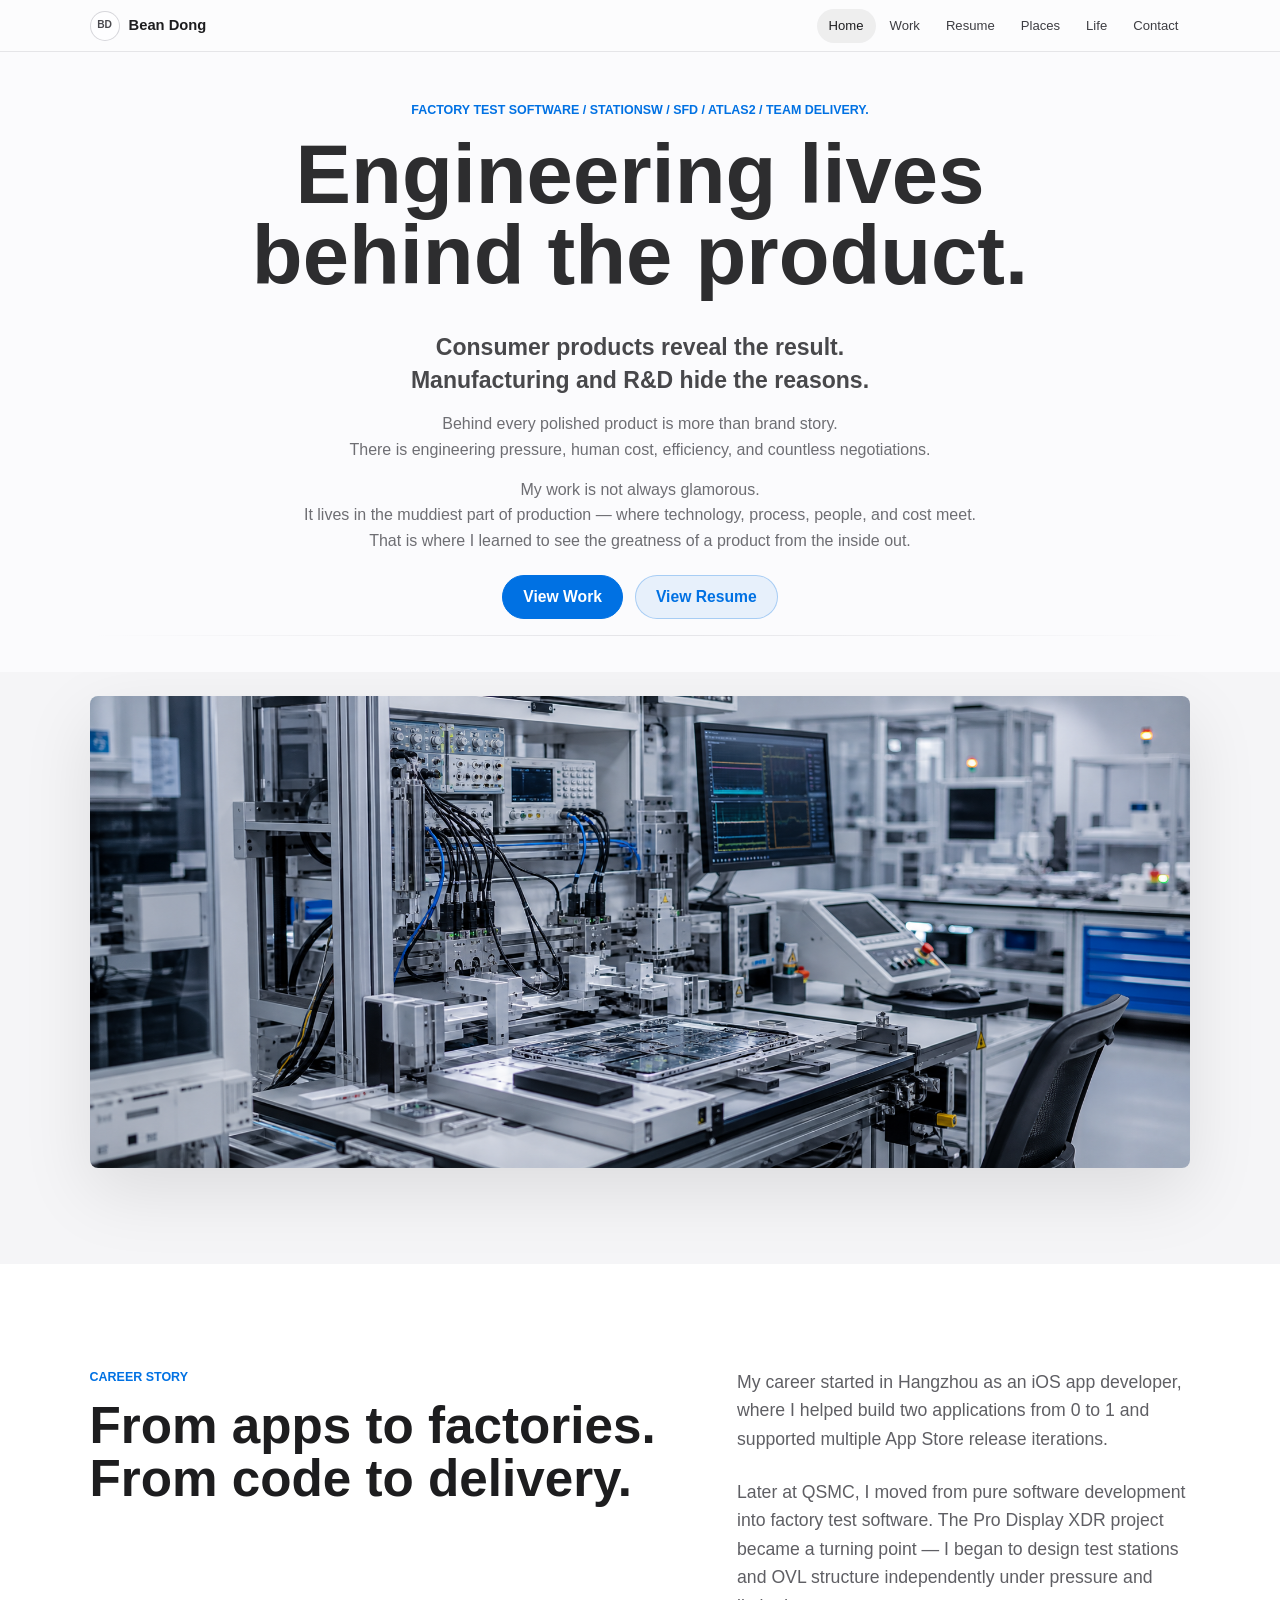
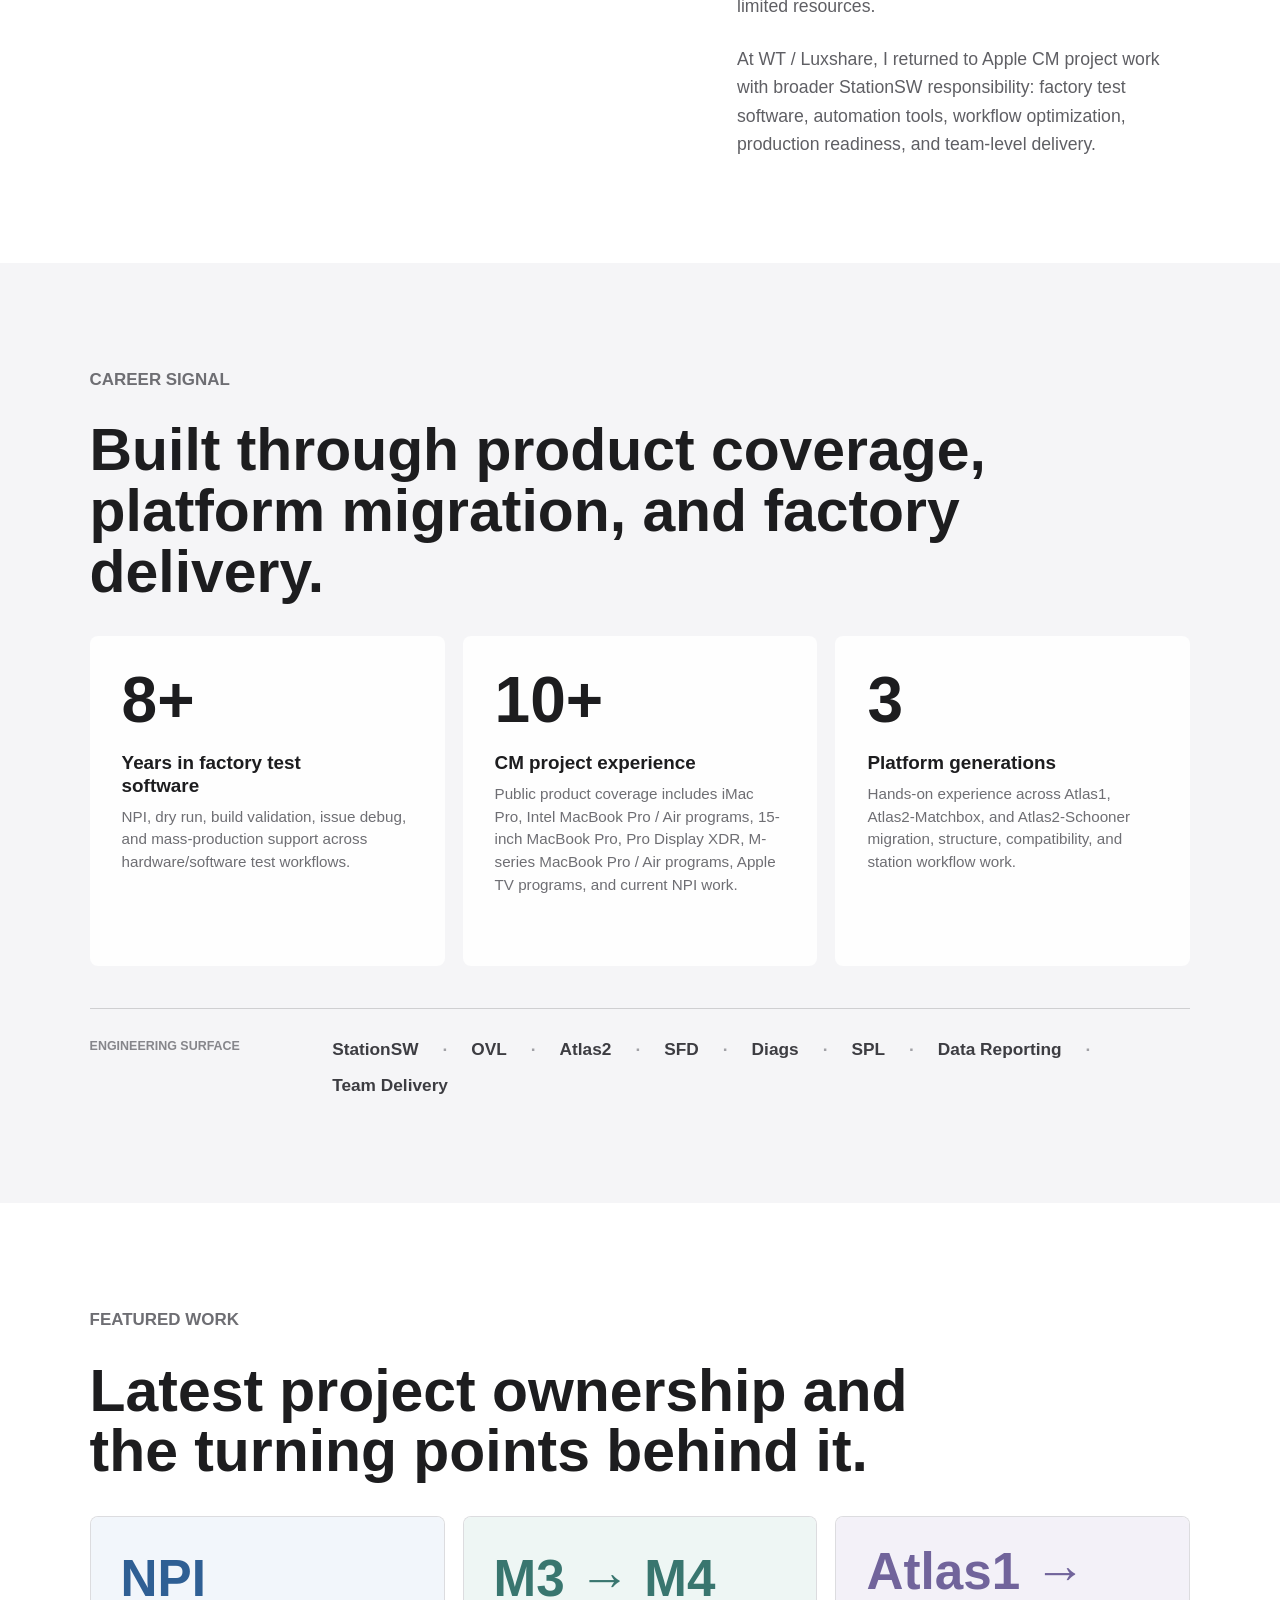
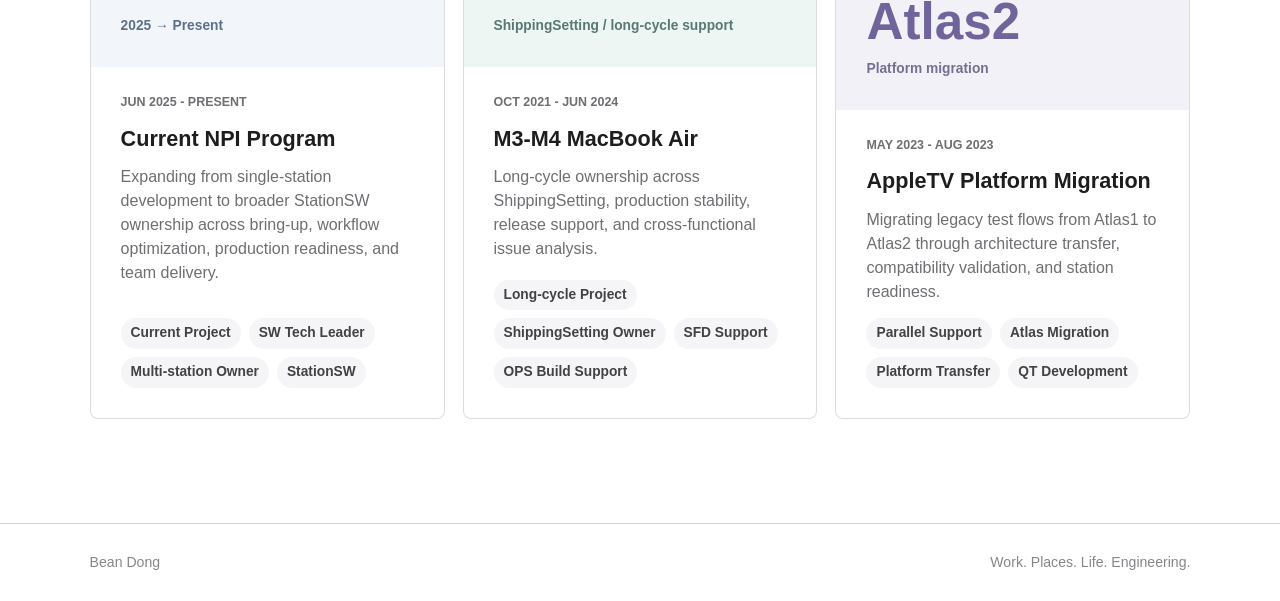
==== commit a858ab87: "Refresh personal website content and visuals" ====
--- a/index.html
+++ b/index.html
@@ -9,12 +9,12 @@
     />
     <title>Bean Dong | Factory Test Software Engineer</title>
     <link rel="icon" href="data:," />
-    <link rel="stylesheet" href="styles.css" />
+    <link rel="stylesheet" href="styles.css?v=20260610-2" />
   </head>
   <body data-page="home">
     <header class="site-header">
       <a class="brand" href="index.html" aria-label="Bean Dong home">
-        <img class="brand-avatar" src="assets/avatar.png" alt="" aria-hidden="true" />
+        <span class="brand-monogram" aria-hidden="true">BD</span>
         <span>Bean Dong</span>
       </a>
       <button class="nav-toggle" type="button" aria-label="Open navigation" aria-expanded="false">
@@ -39,37 +39,23 @@
           <div class="hero-actions">
             <a class="button primary" href="work.html">View Work</a>
             <a class="button secondary" href="resume.html">View Resume</a>
-            <a class="button text-button" href="contact.html">Contact Me</a>
           </div>
-          <p class="hero-summary" data-bind="profile.summary"></p>
         </div>
-        <div class="hero-tool-visual" aria-label="Tools and applications I use">
-          <div class="planet-system" aria-hidden="true">
-            <div class="planet-aura"></div>
-            <div class="orbit-band orbit-band-back">
-              <span></span><span></span><span></span><span></span><span></span><span></span><span></span>
-            </div>
-            <div class="planet-sphere">
-              <div class="planet-atmosphere"></div>
-              <div class="planet-surface"></div>
-              <div class="planet-haze"></div>
-            </div>
-            <div class="orbit-band orbit-band-front">
-              <span></span><span></span><span></span><span></span><span></span><span></span><span></span>
-            </div>
-          </div>
-          <div class="tool-current" id="tool-shelf"></div>
-          <div class="visual-fog" aria-hidden="true"></div>
-        </div>
-        <div class="tag-cloud hero-tag-cloud" id="hero-tags"></div>
       </section>
 
-      <section class="section split-section">
+      <section class="home-visual-band" aria-label="Engineering test environment">
+        <img
+          src="assets/home/engineering-test-station.png"
+          alt="A modern electronics engineering test station with diagnostic equipment and production fixtures"
+        />
+      </section>
+
+      <section class="section split-section career-story-section">
         <div>
           <p class="eyebrow">Career Story</p>
-          <h2>From app development to factory test software ownership.</h2>
+          <h2>From apps to factories.<br />From code to delivery.</h2>
         </div>
-        <div class="prose large" data-bind="career.short"></div>
+        <div class="career-story-copy" id="career-story"></div>
       </section>
 
       <section class="section soft-section">
@@ -78,6 +64,10 @@
           <h2>Built through product coverage, platform migration, and factory delivery.</h2>
         </div>
         <div class="metric-grid" id="metrics"></div>
+        <div class="capability-band">
+          <span class="capability-band-label">Engineering surface</span>
+          <div class="capability-band-list" id="capability-band"></div>
+        </div>
       </section>
 
       <section class="section">
@@ -90,10 +80,10 @@
     </main>
 
     <footer class="site-footer">
-      <span>Bean Dong Personal Website</span>
-      <span>GitHub Pages ready.</span>
+      <span>Bean Dong</span>
+      <span>Work. Places. Life. Engineering.</span>
     </footer>
 
-    <script src="script.js"></script>
+    <script src="script.js?v=20260610-2"></script>
   </body>
 </html>
--- a/styles.css
+++ b/styles.css
@@ -58,13 +58,18 @@
   font-weight: 700;
 }
 
-.brand-avatar {
+.brand-monogram {
+  display: inline-grid;
+  place-items: center;
   width: 30px;
   height: 30px;
-  border: 1px solid rgba(210, 210, 215, 0.75);
+  border: 1px solid rgba(210, 210, 215, 0.9);
   border-radius: 50%;
-  object-fit: cover;
-  object-position: center;
+  color: #4a4a4f;
+  background: rgba(255, 255, 255, 0.82);
+  font-size: 0.64rem;
+  font-weight: 750;
+  line-height: 1;
 }
 
 .site-nav {
@@ -118,30 +123,26 @@
 .apple-hero {
   position: relative;
   display: grid;
-  grid-template-columns: minmax(0, 1.08fr) minmax(430px, 0.92fr);
-  gap: clamp(48px, 7vw, 112px);
-  align-items: center;
-  min-height: max(780px, calc(100svh - 52px));
-  padding-top: 92px;
-  padding-bottom: 108px;
+  place-items: center;
+  min-height: min(620px, calc(100svh - 52px));
+  padding-top: 48px;
+  padding-bottom: 52px;
   overflow: hidden;
-  background:
-    radial-gradient(circle at 88% 38%, rgba(204, 228, 255, 0.2), transparent 34%),
-    linear-gradient(180deg, #fbfbfd 0%, #ffffff 62%, #f7f7f9 100%);
+  background: #fbfbfd;
 }
 
 .apple-hero::after {
   content: "";
   position: absolute;
-  right: -12vw;
-  bottom: -24vh;
-  width: min(760px, 64vw);
-  aspect-ratio: 1;
-  border-radius: 50%;
-  background: linear-gradient(135deg, rgba(0, 113, 227, 0.12), rgba(175, 82, 222, 0.08), rgba(52, 199, 89, 0.07));
-  filter: blur(42px);
-  opacity: 0.52;
+  right: max(22px, 7vw);
+  bottom: 36px;
+  left: max(22px, 7vw);
+  height: 1px;
+  background:
+    linear-gradient(90deg, transparent, rgba(210, 210, 215, 0.72), transparent);
+  opacity: 0.78;
   z-index: 0;
+  pointer-events: none;
 }
 
 .apple-hero > * {
@@ -150,305 +151,60 @@
 }
 
 .hero-copy {
-  max-width: 690px;
+  display: grid;
+  justify-items: center;
+  width: min(100%, 1080px);
+  max-width: 1080px;
+  text-align: center;
 }
 
 .hero-statement {
-  max-width: 610px;
+  max-width: 1040px;
   margin: 0;
   color: #2d2d2f;
-  font-size: clamp(2.65rem, 4vw, 4.25rem);
+  font-size: clamp(3.6rem, 6.5vw, 7rem);
   font-weight: 650;
-  line-height: 1.02;
+  line-height: 0.98;
+  letter-spacing: 0;
   text-wrap: balance;
 }
 
 .hero-story {
   display: grid;
-  max-width: 630px;
+  max-width: 820px;
   gap: 15px;
-  margin-top: 30px;
+  margin-top: 34px;
 }
 
 .hero-story p {
-  max-width: 620px;
+  max-width: 820px;
   margin: 0;
   color: var(--muted);
-  font-size: clamp(0.96rem, 1.15vw, 1.08rem);
-  line-height: 1.62;
+  font-size: clamp(1rem, 1.25vw, 1.14rem);
+  line-height: 1.58;
 }
 
 .hero-story .hero-story-lead {
   color: #48484b;
-  font-size: clamp(1.08rem, 1.45vw, 1.28rem);
+  font-size: clamp(1.22rem, 1.8vw, 1.62rem);
   font-weight: 580;
   line-height: 1.42;
 }
 
-.hero-tool-visual {
-  position: relative;
-  align-self: stretch;
-  min-height: 650px;
-  isolation: isolate;
-}
-
-.planet-system {
-  position: absolute;
-  inset: 0;
-}
-
-.planet-aura {
-  position: absolute;
-  top: 7%;
-  right: -30%;
-  width: 118%;
-  aspect-ratio: 1;
-  border-radius: 50%;
-  background:
-    radial-gradient(circle at 42% 42%, rgba(181, 232, 255, 0.54), rgba(72, 161, 238, 0.2) 44%, rgba(69, 111, 217, 0.08) 62%, transparent 73%);
-  filter: blur(30px);
-  opacity: 0.82;
-  animation: planet-breathe 9s ease-in-out infinite;
-}
-
-.planet-sphere {
-  position: absolute;
-  z-index: 2;
-  top: 7%;
-  right: -36%;
-  width: 108%;
-  aspect-ratio: 1;
-  overflow: hidden;
-  border: 1px solid rgba(255, 255, 255, 0.58);
-  border-radius: 50%;
-  background:
-    radial-gradient(circle at 30% 27%, rgba(237, 252, 255, 0.98), rgba(138, 218, 255, 0.74) 19%, rgba(47, 137, 225, 0.48) 45%, rgba(32, 75, 164, 0.62) 70%, rgba(24, 49, 119, 0.82) 100%);
-  box-shadow:
-    inset 32px 22px 70px rgba(255, 255, 255, 0.38),
-    inset -70px -40px 110px rgba(18, 39, 105, 0.52),
-    0 0 80px rgba(90, 190, 255, 0.3);
-  animation: planet-breathe 9s ease-in-out infinite;
-}
-
-.planet-atmosphere {
-  position: absolute;
-  inset: -2%;
-  border: 2px solid rgba(181, 236, 255, 0.44);
-  border-radius: 50%;
-  box-shadow:
-    inset 0 0 48px rgba(209, 246, 255, 0.44),
-    0 0 42px rgba(92, 197, 255, 0.34);
-}
-
-.planet-surface {
-  position: absolute;
-  inset: 0;
-  background:
-    radial-gradient(ellipse at 35% 31%, rgba(255, 255, 255, 0.34), transparent 24%),
-    radial-gradient(ellipse at 61% 46%, rgba(73, 198, 225, 0.2), transparent 28%),
-    radial-gradient(ellipse at 43% 71%, rgba(23, 75, 158, 0.28), transparent 34%),
-    repeating-linear-gradient(164deg, transparent 0 25px, rgba(218, 249, 255, 0.055) 27px 29px, transparent 31px 52px);
-  filter: blur(2px);
-  animation: planet-surface-shift 18s ease-in-out infinite alternate;
-}
-
-.planet-haze {
-  position: absolute;
-  inset: 0;
-  background: linear-gradient(110deg, rgba(255, 255, 255, 0.34), transparent 38%, rgba(15, 46, 121, 0.2) 79%);
-  backdrop-filter: blur(1px);
-}
-
-.orbit-band {
-  position: absolute;
-  top: 34%;
-  right: -39%;
-  width: 146%;
-  height: 32%;
-  transform: rotate(-13deg);
-}
-
-.orbit-band span {
-  position: absolute;
-  border: 1px solid rgba(192, 235, 255, 0.72);
-  border-radius: 50%;
-  filter: drop-shadow(0 0 4px rgba(89, 190, 255, 0.2));
-}
-
-.orbit-band span:nth-child(1) {
-  inset: 36% 23%;
-  border-color: rgba(220, 247, 255, 0.82);
-}
-
-.orbit-band span:nth-child(2) {
-  inset: 29% 18%;
-  border-color: rgba(203, 240, 255, 0.68);
-}
-
-.orbit-band span:nth-child(3) {
-  inset: 22% 13%;
-  border-color: rgba(184, 231, 255, 0.54);
-}
-
-.orbit-band span:nth-child(4) {
-  inset: 15% 8%;
-  border-color: rgba(166, 220, 255, 0.42);
-}
-
-.orbit-band span:nth-child(5) {
-  inset: 8% 3%;
-  border-color: rgba(146, 207, 255, 0.3);
-  filter: blur(0.25px) drop-shadow(0 0 6px rgba(89, 190, 255, 0.16));
-}
-
-.orbit-band span:nth-child(6) {
-  inset: 1% -2%;
-  border-color: rgba(127, 194, 250, 0.2);
-  filter: blur(0.6px) drop-shadow(0 0 8px rgba(89, 190, 255, 0.12));
-}
-
-.orbit-band span:nth-child(7) {
-  inset: -6% -7%;
-  border-color: rgba(111, 180, 242, 0.11);
-  filter: blur(1.2px) drop-shadow(0 0 10px rgba(89, 190, 255, 0.09));
-}
-
-.orbit-band-back {
-  z-index: 1;
-  clip-path: inset(-20% -15% 49% -15%);
-  opacity: 0.62;
-}
-
-.orbit-band-front {
-  z-index: 4;
-  clip-path: inset(48% -15% -20% -15%);
-  filter: drop-shadow(0 0 7px rgba(94, 197, 255, 0.2));
-}
-
-.tool-current {
-  position: absolute;
-  z-index: 7;
-  top: 27%;
-  right: -39%;
-  width: 146%;
-  height: 44%;
-  clip-path: inset(48% -8% -18% -8%);
-  transform: rotate(-13deg);
-}
-
-.tool-item {
-  --tool-size: 52px;
-  position: absolute;
-  top: 0;
-  left: 0;
-  width: var(--tool-size);
-  height: var(--tool-size);
-  offset-path: ellipse(43% 34% at 50% 50%);
-  offset-rotate: 0deg;
-  animation: tool-orbit 34.65s linear var(--orbit-delay) infinite;
-  will-change: offset-distance;
-}
-
-.tool-item-1 { --tool-size: 48px; }
-.tool-item-2 { --tool-size: 54px; }
-.tool-item-3 { --tool-size: 49px; }
-.tool-item-4 { --tool-size: 57px; }
-.tool-item-5 { --tool-size: 51px; }
-.tool-item-6 { --tool-size: 45px; }
-.tool-item-7 { --tool-size: 48px; }
-.tool-item-8 { --tool-size: 55px; }
-.tool-item-9 { --tool-size: 49px; }
-.tool-item-10 { --tool-size: 43px; }
-.tool-item-11 { --tool-size: 46px; }
-
-.tool-icon-entry {
+.home-visual-band {
+  padding: 24px max(22px, 7vw) 96px;
+  background: #f5f5f7;
+}
+
+.home-visual-band img {
+  display: block;
   width: 100%;
-  height: 100%;
-  opacity: 0;
-  transform: translate3d(var(--capture-x), var(--capture-y), 0) scale(0.64) rotate(-12deg);
-  animation: tool-capture 1100ms cubic-bezier(0.18, 0.74, 0.28, 1.08) var(--capture-delay) forwards;
-}
-
-.tool-icon-wrap {
-  display: grid;
-  width: 100%;
-  height: 100%;
-  place-items: center;
-  border-radius: 25%;
-  filter:
-    drop-shadow(0 10px 15px rgba(10, 43, 88, 0.14))
-    drop-shadow(0 0 10px rgba(115, 208, 255, 0.12));
-  transform: rotate(13deg);
-  transition:
-    transform 280ms cubic-bezier(0.2, 0.8, 0.2, 1),
-    filter 280ms ease,
-    opacity 280ms ease;
-}
-
-.tool-item:hover {
-  z-index: 8;
-  animation-play-state: paused;
-}
-
-.tool-item:hover .tool-icon-wrap {
-  filter:
-    drop-shadow(0 18px 24px rgba(0, 0, 0, 0.16))
-    drop-shadow(0 0 16px rgba(0, 113, 227, 0.14));
-  transform: translateY(-5px) rotate(16deg) scale(1.12);
-}
-
-.tool-icon-wrap img {
-  width: 100%;
-  height: 100%;
-  border-radius: 24%;
-  object-fit: contain;
-}
-
-@keyframes tool-orbit {
-  from { offset-distance: 0%; }
-  to { offset-distance: 100%; }
-}
-
-@keyframes tool-capture {
-  0% {
-    opacity: 0;
-    transform: translate3d(var(--capture-x), var(--capture-y), 0) scale(0.64) rotate(-12deg);
-  }
-  72% {
-    opacity: 1;
-    transform: translate3d(7px, -5px, 0) scale(1.04) rotate(3deg);
-  }
-  100% {
-    opacity: 1;
-    transform: translate3d(0, 0, 0) scale(1) rotate(0);
-  }
-}
-
-@keyframes planet-breathe {
-  0%,
-  100% {
-    filter: saturate(0.94) brightness(0.98);
-    transform: scale(0.995);
-  }
-  50% {
-    filter: saturate(1.05) brightness(1.035);
-    transform: scale(1.01);
-  }
-}
-
-@keyframes planet-surface-shift {
-  from { transform: translate3d(-1.5%, -0.5%, 0) scale(1.02); }
-  to { transform: translate3d(1.5%, 0.7%, 0) scale(1.05); }
-}
-
-.visual-fog {
-  position: absolute;
-  z-index: 6;
-  inset: 0;
-  pointer-events: none;
-  background:
-    linear-gradient(90deg, rgba(255, 255, 255, 0.78), transparent 20%),
-    linear-gradient(180deg, transparent 66%, rgba(247, 247, 249, 0.55));
+  max-height: 680px;
+  aspect-ratio: 21 / 9;
+  border-radius: 8px;
+  object-fit: cover;
+  object-position: center;
+  box-shadow: 0 24px 70px rgba(0, 0, 0, 0.1);
 }
 
 .page-hero,
@@ -465,12 +221,237 @@
   min-height: calc(100vh - 118px);
 }
 
+.resume-hero {
+  min-height: 540px;
+}
+
+.resume-hero-panel {
+  max-width: 940px;
+  margin-top: 16px;
+}
+
+.standard-hero {
+  grid-template-columns: minmax(0, 1fr);
+  gap: 28px;
+  align-items: start;
+  min-height: 520px;
+  padding-top: 92px;
+  padding-bottom: 92px;
+}
+
+.standard-hero-copy {
+  max-width: 1180px;
+}
+
+.standard-hero h1 {
+  max-width: 1180px;
+  font-size: clamp(3.45rem, 6vw, 6.85rem);
+  line-height: 0.98;
+}
+
+.standard-hero-panel {
+  display: grid;
+  max-width: 920px;
+  gap: 18px;
+  padding: 0;
+  border: 0;
+  border-radius: 0;
+  background: transparent;
+  box-shadow: none;
+  backdrop-filter: none;
+}
+
+.standard-hero-panel p {
+  max-width: none;
+  margin: 0;
+  color: #5f5f64;
+  font-size: clamp(1rem, 1.35vw, 1.2rem);
+  line-height: 1.48;
+}
+
+.standard-hero-signals {
+  display: flex;
+  flex-wrap: wrap;
+  gap: 8px;
+  padding-top: 18px;
+  border-top: 1px solid rgba(210, 210, 215, 0.62);
+}
+
+.standard-hero-signals span {
+  display: inline-flex;
+  min-height: 28px;
+  align-items: center;
+  padding: 4px 9px;
+  color: #45617f;
+  border-radius: 999px;
+  background: rgba(0, 113, 227, 0.075);
+  font-size: 0.78rem;
+  font-weight: 650;
+}
+
+.contact-standard-hero {
+  grid-template-columns: minmax(0, 1.08fr) minmax(320px, 0.72fr);
+  gap: clamp(56px, 8vw, 140px);
+  align-items: center;
+  min-height: calc(100svh - 118px);
+}
+
+.contact-standard-hero h1 {
+  max-width: 820px;
+  font-size: clamp(3.4rem, 5.7vw, 6.5rem);
+  white-space: pre-line;
+}
+
+.contact-intro {
+  display: grid;
+  justify-items: start;
+}
+
+.contact-notes {
+  display: grid;
+  gap: 4px;
+  margin-top: 28px;
+}
+
+.contact-note {
+  max-width: 620px !important;
+  margin: 0;
+  color: #5f5f64 !important;
+  font-size: clamp(1rem, 1.35vw, 1.18rem) !important;
+  line-height: 1.55;
+}
+
+.contact-email-list {
+  display: grid;
+  grid-template-columns: repeat(2, minmax(0, 1fr));
+  gap: 26px 34px;
+  width: min(100%, 720px);
+  margin-top: 34px;
+}
+
+.contact-email-item {
+  display: grid;
+  gap: 10px;
+}
+
+.contact-email-label {
+  margin: 0;
+  color: var(--subtle) !important;
+  font-size: 0.76rem !important;
+  font-weight: 700;
+  letter-spacing: 0.08em;
+  text-transform: uppercase;
+}
+
+.contact-email-line {
+  display: flex;
+  flex-wrap: wrap;
+  gap: 12px 14px;
+  align-items: center;
+}
+
+.contact-email-address {
+  color: #515154;
+  font-size: 0.98rem;
+  font-weight: 560;
+  transition: color 160ms ease;
+}
+
+.contact-email-address:hover {
+  color: var(--blue);
+}
+
+.contact-signals {
+  display: flex;
+  flex-wrap: wrap;
+  gap: 8px;
+  margin-top: 26px;
+}
+
+.contact-signals span {
+  display: inline-flex;
+  min-height: 28px;
+  align-items: center;
+  padding: 4px 9px;
+  color: #45617f;
+  border-radius: 999px;
+  background: rgba(0, 113, 227, 0.075);
+  font-size: 0.78rem;
+  font-weight: 650;
+}
+
+.contact-resume-link {
+  display: inline-flex;
+  gap: 7px;
+  align-items: center;
+  margin-top: 20px;
+  color: var(--blue);
+  font-size: 0.92rem;
+  font-weight: 600;
+}
+
+.contact-resume-link span {
+  transition: transform 160ms ease;
+}
+
+.contact-resume-link:hover span {
+  transform: translateX(3px);
+}
+
+.contact-card {
+  position: relative;
+  display: grid;
+  gap: 18px;
+  align-content: center;
+  min-height: 340px;
+  padding: clamp(32px, 4vw, 48px);
+  overflow: hidden;
+  border: 1px solid rgba(210, 210, 215, 0.7);
+  border-radius: 28px;
+  background: rgba(255, 255, 255, 0.88);
+  box-shadow: 0 24px 70px rgba(0, 0, 0, 0.08);
+  backdrop-filter: blur(20px);
+}
+
+.contact-card::before {
+  position: absolute;
+  top: 0;
+  right: 0;
+  left: 0;
+  height: 4px;
+  background: linear-gradient(90deg, var(--blue), #69a9ea);
+  content: "";
+}
+
+.contact-card-label {
+  margin: 0;
+  color: var(--blue) !important;
+  font-size: 0.76rem !important;
+  font-weight: 700;
+  letter-spacing: 0.08em;
+  text-transform: uppercase;
+}
+
+.contact-card h2 {
+  max-width: 480px;
+  font-size: clamp(2rem, 3.25vw, 3.45rem);
+  line-height: 1.04;
+}
+
+.contact-card-copy {
+  max-width: 500px !important;
+  margin: 0;
+  color: #5f5f64 !important;
+  font-size: clamp(1rem, 1.25vw, 1.14rem) !important;
+  line-height: 1.58;
+}
+
 .eyebrow {
   margin: 0 0 14px;
   color: var(--blue);
   font-size: 0.78rem;
   font-weight: 700;
-  letter-spacing: 0.08em;
+  letter-spacing: 0;
   text-transform: uppercase;
 }
 
@@ -488,7 +469,7 @@
   font-size: clamp(3.4rem, 8vw, 7.5rem);
   font-weight: 700;
   line-height: 0.95;
-  letter-spacing: -0.055em;
+  letter-spacing: 0;
 }
 
 .page-hero h1,
@@ -502,14 +483,14 @@
   font-size: clamp(2rem, 4.6vw, 4.4rem);
   font-weight: 700;
   line-height: 1.03;
-  letter-spacing: -0.045em;
+  letter-spacing: 0;
 }
 
 h3 {
   margin: 0;
   font-size: 1.35rem;
   line-height: 1.2;
-  letter-spacing: -0.02em;
+  letter-spacing: 0;
 }
 
 h4 {
@@ -542,10 +523,11 @@
 }
 
 .apple-hero .hero-summary {
-  max-width: 620px;
-  margin: 22px 0 0;
-  font-size: 0.98rem;
-  line-height: 1.58;
+  max-width: 700px;
+  margin: 16px 0 0;
+  text-align: center;
+  font-size: 0.92rem;
+  line-height: 1.48;
 }
 
 .large {
@@ -558,7 +540,11 @@
   flex-wrap: wrap;
   justify-content: flex-start;
   gap: 12px;
-  margin-top: 30px;
+  margin-top: 22px;
+}
+
+.apple-hero .hero-actions {
+  justify-content: center;
 }
 
 .contact-hero .hero-actions {
@@ -616,25 +602,6 @@
   justify-content: flex-start;
   max-width: 680px;
   margin: 26px 0 0;
-}
-
-.hero-tag-cloud {
-  position: absolute;
-  right: max(22px, 7vw);
-  bottom: 34px;
-  left: max(22px, 7vw);
-  width: auto;
-  max-width: none;
-  margin: 0;
-  justify-content: center;
-  gap: 8px 10px;
-}
-
-.hero-tag-cloud .tag {
-  color: #57575b;
-  background: rgba(255, 255, 255, 0.58);
-  box-shadow: inset 0 0 0 1px rgba(210, 210, 215, 0.32);
-  backdrop-filter: blur(10px);
 }
 
 .tag,
@@ -656,6 +623,10 @@
   padding-bottom: 104px;
 }
 
+.page-content-section {
+  padding-top: 74px;
+}
+
 .soft-section {
   background: var(--soft);
 }
@@ -665,6 +636,30 @@
   grid-template-columns: minmax(260px, 0.9fr) minmax(320px, 1.1fr);
   gap: 48px;
   align-items: start;
+}
+
+.career-story-section {
+  grid-template-columns: minmax(440px, 1.12fr) minmax(390px, 0.88fr);
+  gap: clamp(48px, 5.5vw, 80px);
+}
+
+.career-story-section h2 {
+  max-width: 680px;
+  font-size: clamp(2.5rem, 4vw, 4rem);
+}
+
+.career-story-copy {
+  display: grid;
+  gap: 24px;
+  align-self: center;
+  max-width: 850px;
+}
+
+.career-story-copy p {
+  margin: 0;
+  color: #5f5f64;
+  font-size: clamp(1.04rem, 1.38vw, 1.24rem);
+  line-height: 1.62;
 }
 
 .section-heading {
@@ -741,13 +736,15 @@
 
 .metric strong {
   display: block;
-  font-size: 2.3rem;
+  font-size: clamp(3rem, 5vw, 5.25rem);
+  font-weight: 650;
   line-height: 1;
 }
 
 .metric h3 {
-  margin-top: 14px;
-  font-size: 1.08rem;
+  max-width: 250px;
+  margin-top: 20px;
+  font-size: 1.18rem;
 }
 
 .metric span {
@@ -758,9 +755,107 @@
   font-weight: 500;
 }
 
+.soft-section .metric {
+  min-height: 330px;
+  padding: 32px;
+  border: 0;
+  border-radius: 8px;
+  background: rgba(255, 255, 255, 0.88);
+  box-shadow: none;
+}
+
+.capability-band {
+  display: grid;
+  grid-template-columns: minmax(150px, 0.25fr) minmax(0, 1fr);
+  gap: 28px;
+  align-items: start;
+  margin-top: 42px;
+  padding-top: 28px;
+  border-top: 1px solid rgba(134, 134, 139, 0.35);
+}
+
+.capability-band-label {
+  color: var(--subtle);
+  font-size: 0.78rem;
+  font-weight: 700;
+  text-transform: uppercase;
+}
+
+.capability-band-list {
+  display: flex;
+  flex-wrap: wrap;
+  gap: 10px 24px;
+}
+
+.capability-band-list span {
+  color: #3d3d42;
+  font-size: clamp(0.98rem, 1.35vw, 1.18rem);
+  font-weight: 620;
+}
+
+.capability-band-list span:not(:last-child)::after {
+  content: "·";
+  margin-left: 24px;
+  color: #a1a1a6;
+}
+
 .preview-card {
   display: grid;
+  grid-template-rows: auto auto auto 1fr auto;
   gap: 14px;
+  min-height: 470px;
+  padding: 30px;
+  overflow: hidden;
+  border-radius: 8px;
+  box-shadow: none;
+}
+
+.preview-symbol {
+  display: grid;
+  min-height: 150px;
+  align-content: end;
+  margin: -30px -30px 12px;
+  padding: 30px;
+  background: #f2f6fb;
+}
+
+.preview-symbol strong {
+  display: block;
+  color: #2f5f94;
+  font-size: clamp(2.4rem, 4vw, 4.4rem);
+  font-weight: 650;
+  line-height: 0.98;
+}
+
+.preview-symbol span {
+  margin-top: 12px;
+  color: #5c7087;
+  font-size: 0.86rem;
+  font-weight: 650;
+}
+
+.preview-card-2 .preview-symbol {
+  background: #eef6f4;
+}
+
+.preview-card-2 .preview-symbol strong {
+  color: #39766f;
+}
+
+.preview-card-2 .preview-symbol span {
+  color: #587873;
+}
+
+.preview-card-3 .preview-symbol {
+  background: #f3f1f8;
+}
+
+.preview-card-3 .preview-symbol strong {
+  color: #71649b;
+}
+
+.preview-card-3 .preview-symbol span {
+  color: #766e91;
 }
 
 .preview-card p,
@@ -790,12 +885,35 @@
 }
 
 .work-intro {
-  padding-top: 28px;
-  padding-bottom: 18px;
+  padding-top: 54px;
+  padding-bottom: 22px;
 }
 
 .work-label {
   margin-bottom: 12px;
+}
+
+.work-intro-heading {
+  display: grid;
+  grid-template-columns: minmax(0, 1fr);
+  gap: 16px;
+  align-items: start;
+  margin-bottom: 24px;
+}
+
+.work-intro-heading h1 {
+  max-width: 1180px;
+  margin: 0;
+  font-size: clamp(3rem, 5.8vw, 6.35rem);
+  line-height: 0.98;
+}
+
+.work-intro-heading > p {
+  max-width: 840px;
+  margin: 0;
+  color: var(--muted);
+  font-size: clamp(1rem, 1.25vw, 1.16rem);
+  line-height: 1.48;
 }
 
 .work-page .work-overview {
@@ -805,8 +923,8 @@
 
 .work-page .info-panel {
   position: relative;
-  min-height: 190px;
-  padding: 23px 24px 22px;
+  min-height: 164px;
+  padding: 25px 26px;
   overflow: hidden;
   border-color: rgba(210, 210, 215, 0.64);
   background: rgba(255, 255, 255, 0.72);
@@ -822,15 +940,15 @@
 .work-page .info-panel h2 {
   margin-top: 14px;
   font-size: clamp(1.45rem, 2.2vw, 2rem);
-  letter-spacing: -0.035em;
+  letter-spacing: 0;
 }
 
 .work-page .info-panel > p {
-  max-width: 700px;
+  max-width: 620px;
   margin: 9px 0 0;
   color: #626267;
-  font-size: 0.92rem;
-  line-height: 1.52;
+  font-size: 0.95rem;
+  line-height: 1.5;
 }
 
 .panel-heading {
@@ -942,11 +1060,11 @@
 }
 
 .work-timeline-heading {
-  display: grid;
-  grid-template-columns: auto auto minmax(260px, 1fr);
-  gap: 10px 18px;
+  display: flex;
+  flex-wrap: wrap;
+  gap: 10px 16px;
   align-items: baseline;
-  margin: 0 0 16px 94px;
+  margin: 0 0 22px 94px;
 }
 
 .work-timeline-heading .eyebrow {
@@ -955,88 +1073,158 @@
 
 .work-timeline-heading h1 {
   margin: 0;
-  font-size: 1.3rem;
+  font-size: 1.38rem;
   line-height: 1.15;
-  letter-spacing: -0.025em;
+  letter-spacing: 0;
 }
 
 .work-timeline-heading > p {
-  max-width: 560px;
+  max-width: min(760px, 100%);
   margin: 0;
   color: var(--muted);
   font-size: 0.78rem;
   line-height: 1.4;
 }
 
-.tone-blue { --tone: #4f80b8; }
-.tone-violet { --tone: #8174a6; }
-.tone-teal { --tone: #4f8f8c; }
-.tone-indigo { --tone: #667c9d; }
-.tone-slate { --tone: #83868d; }
+.tone-period-1 { --period-tone: #4f80b8; --tone: #4f80b8; }
+.tone-period-2 { --period-tone: #4f8f8c; --tone: #4f8f8c; }
+.tone-period-3 { --period-tone: #8174a6; --tone: #8174a6; }
+.tone-period-4 { --period-tone: #667c9d; --tone: #667c9d; }
+.tone-period-5 { --period-tone: #83868d; --tone: #83868d; }
 
 .timeline-list {
   position: relative;
   display: grid;
-  gap: 18px;
+  gap: 38px;
   padding-bottom: 12px;
 }
 
 .timeline-list::before {
   position: absolute;
-  top: 18px;
-  bottom: 18px;
-  left: 46px;
+  top: 0;
+  bottom: 0;
+  left: 34px;
   width: 2px;
   border-radius: 999px;
-  background: linear-gradient(180deg, #4f80b8, #8174a6 28%, #4f8f8c 58%, #667c9d 78%, #83868d);
+  background: #d2d2d7;
   content: "";
 }
 
-.timeline-entry {
+.timeline-group {
   position: relative;
   display: grid;
-  grid-template-columns: 94px minmax(0, 1fr);
+  grid-template-columns: 284px minmax(0, 1fr);
+  gap: 16px;
   align-items: start;
 }
 
 .timeline-rail {
   position: relative;
-  display: flex;
-  justify-content: center;
-  padding-top: 24px;
-}
-
-.timeline-rail::after {
+  min-height: calc(var(--group-height) + 62px);
+}
+
+.timeline-segment-wrap {
   position: absolute;
-  top: 39px;
-  right: 0;
-  left: 47px;
-  height: 2px;
-  background: color-mix(in srgb, var(--tone) 62%, white);
-  content: "";
-}
-
-.timeline-node {
-  z-index: 1;
-  display: grid;
-  width: 32px;
-  height: 32px;
-  place-items: center;
-  color: var(--tone);
-  border: 2px solid var(--tone);
+  top: calc(24px + var(--segment-top));
+  left: calc(124px + var(--timeline-lane) * 34px);
+  width: calc(100% - (124px + var(--timeline-lane) * 34px));
+  height: var(--segment-height);
+}
+
+.timeline-segment {
+  position: absolute;
+  z-index: 2;
+  top: 0;
+  left: 0;
+  width: 7px;
+  height: 100%;
+  border-radius: 999px;
+  background: var(--period-tone);
+  box-shadow: 0 0 0 4px #fff;
+}
+
+.timeline-segment::before,
+.timeline-segment::after {
+  position: absolute;
+  left: 50%;
+  width: 13px;
+  height: 13px;
+  border: 2px solid var(--period-tone);
   border-radius: 50%;
   background: #fff;
-  box-shadow: 0 0 0 6px #fff;
-  font-size: 0.62rem;
-  font-weight: 750;
+  transform: translateX(-50%);
+  content: "";
+}
+
+.timeline-segment::before {
+  top: -4px;
+}
+
+.timeline-segment::after {
+  bottom: -4px;
+}
+
+.timeline-segment-label {
+  position: absolute;
+  z-index: 4;
+  top: 50%;
+  right: calc(100% + 12px);
+  display: inline-flex;
+  min-height: 30px;
+  align-items: center;
+  padding: 5px 10px;
+  color: color-mix(in srgb, var(--period-tone) 82%, #1d1d1f);
+  border: 1px solid color-mix(in srgb, var(--period-tone) 72%, white);
+  border-radius: 999px;
+  background: #fff;
+  box-shadow: 0 0 0 4px #fff;
+  transform: translateY(-50%);
+  font-size: 0.72rem;
+  font-weight: 700;
+  line-height: 1.1;
+  white-space: nowrap;
+}
+
+.timeline-segment-connector {
+  position: absolute;
+  z-index: 1;
+  right: 0;
+  left: 7px;
+  border-left: 2px solid color-mix(in srgb, var(--period-tone) 44%, white);
+  pointer-events: none;
+}
+
+.timeline-segment-connector.connect-up {
+  border-top: 2px solid color-mix(in srgb, var(--period-tone) 44%, white);
+}
+
+.timeline-segment-connector.connect-down {
+  border-bottom: 2px solid color-mix(in srgb, var(--period-tone) 44%, white);
+}
+
+.timeline-group-cards {
+  display: grid;
+  gap: 22px;
 }
 
 .timeline-card {
   position: relative;
-  padding: 24px 26px;
+  align-self: start;
+  padding: 0;
   overflow: hidden;
+  overflow: visible;
   border-color: rgba(210, 210, 215, 0.7);
   box-shadow: none;
+}
+
+.timeline-card::after {
+  position: absolute;
+  top: 38px;
+  left: -17px;
+  width: 16px;
+  height: 2px;
+  background: color-mix(in srgb, var(--tone) 56%, white);
+  content: "";
 }
 
 .timeline-card::before {
@@ -1049,16 +1237,21 @@
   content: "";
 }
 
+.timeline-card-layout {
+  display: grid;
+  grid-template-columns: minmax(0, 1fr) minmax(210px, 28%);
+  min-height: 270px;
+}
+
 .timeline-body {
   display: grid;
   gap: 14px;
+  align-content: center;
+  padding: 30px 28px 28px 32px;
 }
 
 .timeline-heading {
-  display: grid;
-  grid-template-columns: minmax(0, 1fr) 128px;
-  gap: 24px;
-  align-items: center;
+  display: block;
 }
 
 .timeline-type {
@@ -1079,33 +1272,96 @@
   font-size: 0.84rem;
 }
 
+.timeline-period-inline {
+  display: none;
+}
+
 .product-visual {
-  display: grid;
-  width: 128px;
-  height: 96px;
+  position: relative;
+  display: grid;
+  width: 100%;
+  height: 100%;
+  min-height: 270px;
   place-items: center;
   overflow: hidden;
-  border-radius: 15px;
-  background: linear-gradient(145deg, #fbfbfd, #f1f1f3);
+  background:
+    radial-gradient(circle at 50% 42%, color-mix(in srgb, var(--tone) 9%, white), transparent 58%),
+    linear-gradient(145deg, #fbfbfd, #f1f1f3);
 }
 
 .product-visual img {
-  width: 100%;
-  height: 100%;
+  width: 88%;
+  height: 88%;
   object-fit: contain;
-  transform: scale(1.06);
+  filter: drop-shadow(0 20px 24px rgba(0, 0, 0, 0.12));
+  transform: scale(1.12) translateY(-2px);
+}
+
+.product-visual-abstract {
+  isolation: isolate;
+}
+
+.product-visual-abstract strong {
+  position: relative;
+  z-index: 2;
+  max-width: 80%;
+  color: color-mix(in srgb, var(--tone) 78%, #1d1d1f);
+  font-size: clamp(1.1rem, 2vw, 1.65rem);
+  line-height: 1.05;
+  text-align: center;
+}
+
+.abstract-node {
+  position: absolute;
+  z-index: 1;
+  width: 54px;
+  height: 54px;
+  border: 1px solid color-mix(in srgb, var(--tone) 30%, white);
+  border-radius: 16px;
+  background: rgba(255, 255, 255, 0.84);
+  box-shadow: 0 14px 30px color-mix(in srgb, var(--tone) 14%, transparent);
+}
+
+.abstract-node-primary {
+  top: 17%;
+  left: 18%;
+}
+
+.abstract-node-secondary {
+  right: 14%;
+  bottom: 19%;
+  width: 42px;
+  height: 42px;
+  border-radius: 50%;
+}
+
+.abstract-node-tertiary {
+  right: 17%;
+  top: 14%;
+  width: 28px;
+  height: 28px;
+  border-radius: 9px;
+}
+
+.abstract-path {
+  position: absolute;
+  z-index: 0;
+  width: 64%;
+  height: 42%;
+  border: 2px solid color-mix(in srgb, var(--tone) 26%, white);
+  border-radius: 48%;
+  transform: rotate(-18deg);
 }
 
 .timeline-meta {
-  display: grid;
-  grid-template-columns: repeat(3, minmax(0, 1fr));
-  gap: 10px;
+  display: flex;
+  flex-wrap: wrap;
+  gap: 8px 24px;
 }
 
 .meta-box {
-  padding: 10px 11px;
-  border-radius: var(--radius-small);
-  background: rgba(245, 245, 247, 0.88);
+  min-width: min(240px, 100%);
+  padding: 0;
 }
 
 .meta-box span {
@@ -1118,8 +1374,9 @@
 
 .meta-box strong {
   display: block;
-  margin-top: 3px;
-  font-size: 0.86rem;
+  margin-top: 4px;
+  font-size: 0.88rem;
+  line-height: 1.4;
 }
 
 .timeline-card ul,
@@ -1160,8 +1417,8 @@
 .work-page .timeline-card .badge {
   min-height: 25px;
   padding: 3px 8px;
-  color: color-mix(in srgb, var(--tone) 72%, #3d3d42);
-  background: color-mix(in srgb, var(--tone) 9%, white);
+  color: #626267;
+  background: #f5f5f7;
   font-size: 0.7rem;
 }
 
@@ -1169,6 +1426,10 @@
   display: grid;
   grid-template-columns: repeat(2, minmax(0, 1fr));
   gap: 18px;
+}
+
+.resume-section {
+  padding-top: 74px;
 }
 
 .resume-card {
@@ -1188,13 +1449,23 @@
   display: grid;
   max-width: 900px;
   gap: 8px;
-  margin-top: 24px;
+  margin-top: 0;
 }
 
 .resume-profile p {
   margin: 0;
   color: var(--muted);
-  font-size: 1.04rem;
+  font-size: clamp(1rem, 1.35vw, 1.16rem);
+  line-height: 1.48;
+}
+
+.resume-hero-panel .resume-profile {
+  padding-top: 0;
+  border-top: 0;
+}
+
+.resume-hero-panel .resume-profile p:nth-child(n + 3) {
+  display: none;
 }
 
 .resume-experience-item {
@@ -1278,6 +1549,695 @@
 
 .life-card {
   min-height: 220px;
+}
+
+.visual-page {
+  padding-bottom: 1px;
+  background: #f5f5f7;
+}
+
+.visual-hero-section {
+  display: grid;
+  min-height: calc(100svh - 52px);
+  place-items: center;
+  padding: 56px max(22px, 7vw) 34px;
+}
+
+.visual-hero-card {
+  position: relative;
+  width: min(100%, 1180px);
+  min-height: clamp(580px, calc(100svh - 142px), 720px);
+  overflow: hidden;
+  border-radius: 44px;
+  background: #141820;
+  box-shadow: 0 28px 80px rgba(0, 0, 0, 0.14);
+  isolation: isolate;
+}
+
+.life-visual-hero {
+  background:
+    radial-gradient(circle at 76% 17%, rgba(255, 255, 255, 0.76), transparent 14%),
+    radial-gradient(circle at 26% 76%, rgba(91, 166, 255, 0.5), transparent 25%),
+    linear-gradient(145deg, #090b11 0%, #18253a 34%, #49647e 61%, #d7d5cc 100%);
+}
+
+.life-visual-hero::before,
+.life-visual-hero::after,
+.life-visual-hero .visual-hero-overlay,
+.life-visual-hero .visual-hero-copy {
+  display: none;
+}
+
+.places-visual-hero {
+  background:
+    radial-gradient(circle at 79% 18%, rgba(255, 235, 185, 0.58), transparent 27%),
+    linear-gradient(158deg, #101114 0%, #273044 36%, #aeb6bf 72%, #f4efe8 100%);
+}
+
+.visual-hero-card::before,
+.visual-hero-card::after {
+  position: absolute;
+  z-index: 1;
+  content: "";
+  pointer-events: none;
+}
+
+.visual-hero-card::before {
+  inset: 0;
+  background:
+    linear-gradient(135deg, rgba(0, 0, 0, 0.5), transparent 52%),
+    linear-gradient(120deg, transparent 0 43%, rgba(255, 255, 255, 0.11) 43% 44%, transparent 44%);
+}
+
+.visual-hero-card::after {
+  right: -8%;
+  bottom: -19%;
+  width: 75%;
+  height: 48%;
+  border-radius: 999px;
+  background:
+    radial-gradient(ellipse at 30% 10%, rgba(255, 255, 255, 0.4), transparent 42%),
+    linear-gradient(135deg, rgba(255, 255, 255, 0.09), rgba(0, 0, 0, 0.25));
+  transform: rotate(-7deg);
+}
+
+.visual-hero-image {
+  position: absolute;
+  z-index: 0;
+  inset: 0;
+  width: 100%;
+  height: 100%;
+  object-fit: cover;
+}
+
+.visual-hero-overlay {
+  position: absolute;
+  z-index: 1;
+  inset: 0;
+  background: linear-gradient(90deg, rgba(0, 0, 0, 0.58), rgba(0, 0, 0, 0.08) 68%);
+  pointer-events: none;
+}
+
+.visual-hero-copy {
+  position: absolute;
+  z-index: 3;
+  right: clamp(28px, 6vw, 78px);
+  bottom: clamp(38px, 7vw, 82px);
+  left: clamp(28px, 6vw, 78px);
+  max-width: 820px;
+  color: #fff;
+}
+
+.visual-eyebrow {
+  margin: 0 0 14px;
+  color: rgba(255, 255, 255, 0.76);
+  font-size: clamp(1rem, 1.5vw, 1.18rem);
+  font-weight: 650;
+}
+
+.visual-hero-copy h1 {
+  max-width: 940px;
+  margin: 0;
+  color: #fff;
+  font-size: clamp(4.2rem, 9vw, 7.7rem);
+  font-weight: 760;
+  line-height: 0.9;
+  letter-spacing: -0.06em;
+  text-wrap: balance;
+}
+
+.visual-hero-copy > p:last-child {
+  max-width: 760px;
+  margin: 26px 0 0;
+  color: rgba(255, 255, 255, 0.86);
+  font-size: clamp(1.35rem, 2.7vw, 2.35rem);
+  font-weight: 620;
+  line-height: 1.12;
+}
+
+.visual-intro {
+  width: min(980px, calc(100% - 44px));
+  margin: 82px auto 94px;
+  text-align: center;
+}
+
+.visual-intro p {
+  margin: 0;
+  color: var(--ink);
+  font-size: clamp(2.1rem, 4.7vw, 4.1rem);
+  font-weight: 720;
+  line-height: 1.06;
+  letter-spacing: -0.045em;
+}
+
+.visual-intro-muted {
+  color: var(--muted);
+}
+
+.visual-feature-grid.life-grid,
+.visual-feature-grid.places-grid {
+  display: grid;
+  width: min(1160px, calc(100% - 44px));
+  grid-template-columns: repeat(12, minmax(0, 1fr));
+  gap: 20px;
+  margin: 0 auto;
+}
+
+.visual-card {
+  position: relative;
+  min-height: 430px;
+  overflow: hidden;
+  border: 0;
+  border-radius: 30px;
+  background: #fff;
+  box-shadow: 0 18px 50px rgba(0, 0, 0, 0.09);
+  isolation: isolate;
+}
+
+.visual-card.layout-large {
+  grid-column: span 7;
+}
+
+.visual-card.layout-medium {
+  grid-column: span 5;
+}
+
+.visual-card.layout-small {
+  min-height: 370px;
+  grid-column: span 4;
+}
+
+.visual-card.layout-wide {
+  min-height: 500px;
+  grid-column: 1 / -1;
+}
+
+.visual-card-media {
+  position: absolute;
+  z-index: 0;
+  inset: 0;
+  overflow: hidden;
+  background: #273044;
+  transform: scale(1.015);
+  transition: transform 500ms ease;
+}
+
+.visual-card:hover .visual-card-media {
+  transform: scale(1.045);
+}
+
+.visual-card-media::after {
+  position: absolute;
+  inset: 0;
+  background: linear-gradient(180deg, rgba(0, 0, 0, 0.02) 18%, rgba(0, 0, 0, 0.68));
+  content: "";
+}
+
+.visual-card-media img {
+  width: 100%;
+  height: 100%;
+  object-fit: cover;
+}
+
+.visual-image-placeholder {
+  position: absolute;
+  z-index: 2;
+  top: 22px;
+  right: 22px;
+  display: inline-flex;
+  min-height: 28px;
+  align-items: center;
+  padding: 5px 10px;
+  color: rgba(255, 255, 255, 0.72);
+  border: 1px solid rgba(255, 255, 255, 0.18);
+  border-radius: 999px;
+  background: rgba(0, 0, 0, 0.14);
+  backdrop-filter: blur(14px);
+  font-size: 0.7rem;
+  font-weight: 650;
+}
+
+.tone-art {
+  background:
+    radial-gradient(circle at 30% 30%, rgba(255, 255, 255, 0.88), transparent 16%),
+    radial-gradient(circle at 74% 28%, rgba(255, 166, 124, 0.84), transparent 19%),
+    radial-gradient(circle at 45% 74%, rgba(88, 128, 255, 0.7), transparent 22%),
+    linear-gradient(135deg, #121318, #707887 50%, #ece1d5);
+}
+
+.tone-photo,
+.tone-landscape {
+  background:
+    radial-gradient(circle at 75% 18%, rgba(255, 255, 255, 0.9), transparent 14%),
+    linear-gradient(135deg, #0b1724, #27506a 45%, #c8d5d9 72%, #f1e7d6);
+}
+
+.tone-diy {
+  background:
+    radial-gradient(circle at 69% 34%, rgba(91, 206, 255, 0.82), transparent 18%),
+    radial-gradient(circle at 28% 64%, rgba(190, 130, 255, 0.5), transparent 23%),
+    linear-gradient(145deg, #090b10, #151c2a 38%, #4b596c);
+}
+
+.tone-game {
+  background:
+    radial-gradient(circle at 24% 30%, rgba(73, 166, 255, 0.8), transparent 17%),
+    radial-gradient(circle at 78% 58%, rgba(255, 74, 128, 0.68), transparent 21%),
+    linear-gradient(135deg, #080812, #1e2140 43%, #644277);
+}
+
+.tone-motion {
+  background:
+    radial-gradient(circle at 54% 24%, rgba(255, 255, 255, 0.86), transparent 13%),
+    linear-gradient(150deg, #152015, #42633c 42%, #d7d8c8);
+}
+
+.tone-friends {
+  background:
+    radial-gradient(circle at 35% 32%, rgba(255, 218, 139, 0.82), transparent 18%),
+    radial-gradient(circle at 70% 38%, rgba(107, 198, 255, 0.67), transparent 18%),
+    linear-gradient(145deg, #17100d, #49351e 45%, #d8b56e);
+}
+
+.tone-shanghai {
+  background:
+    radial-gradient(circle at 78% 18%, rgba(255, 255, 255, 0.92), transparent 17%),
+    linear-gradient(135deg, #09111f, #314f72 43%, #91a8bd 76%, #f2f2f2);
+}
+
+.tone-kunming {
+  background:
+    radial-gradient(circle at 22% 18%, rgba(255, 255, 255, 0.9), transparent 18%),
+    linear-gradient(135deg, #143f3d, #5a9f97 46%, #dceee9);
+}
+
+.tone-hangzhou {
+  background:
+    radial-gradient(circle at 28% 25%, #f9d6a6, transparent 22%),
+    linear-gradient(135deg, #14213d, #51708f 48%, #e8e2d4);
+}
+
+.tone-factory {
+  background:
+    radial-gradient(circle at 67% 25%, rgba(255, 255, 255, 0.78), transparent 18%),
+    linear-gradient(145deg, #12161a, #53616c 48%, #c8ced1);
+}
+
+.tone-usa {
+  background:
+    radial-gradient(circle at 38% 42%, rgba(255, 85, 116, 0.72), transparent 15%),
+    radial-gradient(circle at 72% 28%, rgba(96, 180, 255, 0.82), transparent 18%),
+    linear-gradient(135deg, #090911, #232341 50%, #c79b64);
+}
+
+.tone-jiaxing {
+  background:
+    radial-gradient(circle at 70% 20%, rgba(255, 241, 184, 0.82), transparent 18%),
+    linear-gradient(135deg, #405d27, #a1b66c 47%, #e9d6a5);
+}
+
+.visual-card-copy {
+  position: absolute;
+  z-index: 2;
+  right: 30px;
+  bottom: 30px;
+  left: 30px;
+  color: #fff;
+}
+
+.visual-card-tag {
+  display: inline-flex;
+  max-width: 100%;
+  min-height: 30px;
+  align-items: center;
+  margin-bottom: 13px;
+  padding: 6px 11px;
+  overflow: hidden;
+  color: rgba(255, 255, 255, 0.88);
+  border: 1px solid rgba(255, 255, 255, 0.16);
+  border-radius: 999px;
+  background: rgba(255, 255, 255, 0.14);
+  backdrop-filter: blur(16px);
+  font-size: 0.76rem;
+  font-weight: 650;
+  text-overflow: ellipsis;
+  white-space: nowrap;
+}
+
+.visual-card-copy h2 {
+  max-width: 720px;
+  margin: 0 0 9px;
+  color: #fff;
+  font-size: clamp(2.1rem, 4vw, 3.65rem);
+  line-height: 0.98;
+  letter-spacing: -0.045em;
+}
+
+.visual-card-copy p {
+  max-width: 570px;
+  margin: 0;
+  color: rgba(255, 255, 255, 0.78);
+  font-size: 1.02rem;
+  font-weight: 520;
+  line-height: 1.35;
+}
+
+.place-visual-card .visual-card-copy h2 {
+  font-size: clamp(2.3rem, 4vw, 3.8rem);
+}
+
+.footprint-gallery {
+  width: min(1160px, calc(100% - 44px));
+  margin: 116px auto 0;
+}
+
+.footprint-gallery-heading {
+  display: grid;
+  grid-template-columns: minmax(0, 1fr) minmax(280px, 0.55fr);
+  gap: 18px 52px;
+  align-items: end;
+  margin-bottom: 34px;
+}
+
+.footprint-gallery-heading .visual-eyebrow {
+  grid-column: 1 / -1;
+  margin: 0;
+  color: var(--muted);
+}
+
+.footprint-gallery-heading h2 {
+  max-width: 780px;
+  margin: 0;
+  font-size: clamp(3rem, 6.8vw, 6rem);
+  font-weight: 760;
+  line-height: 0.92;
+  letter-spacing: -0.058em;
+}
+
+.footprint-gallery-heading > p:last-child {
+  max-width: 420px;
+  margin: 0 0 4px;
+  color: var(--muted);
+  font-size: clamp(1.05rem, 1.8vw, 1.3rem);
+  font-weight: 560;
+  line-height: 1.4;
+}
+
+.footprint-photo-grid {
+  display: grid;
+  grid-auto-flow: dense;
+  grid-auto-rows: 138px;
+  grid-template-columns: repeat(12, minmax(0, 1fr));
+  gap: 18px;
+}
+
+.footprint-photo {
+  position: relative;
+  min-width: 0;
+  min-height: 0;
+  margin: 0;
+  overflow: hidden;
+  border-radius: 28px;
+  background: #d9d9dd;
+  box-shadow: 0 16px 44px rgba(0, 0, 0, 0.1);
+  isolation: isolate;
+}
+
+.footprint-photo.shape-feature {
+  grid-column: span 7;
+  grid-row: span 3;
+}
+
+.footprint-photo.shape-wide {
+  grid-column: span 7;
+  grid-row: span 2;
+}
+
+.footprint-photo.shape-standard {
+  grid-column: span 5;
+  grid-row: span 2;
+}
+
+.footprint-photo.shape-tall {
+  grid-column: span 5;
+  grid-row: span 3;
+}
+
+.footprint-photo img {
+  width: 100%;
+  height: 100%;
+  object-fit: cover;
+  transition: transform 600ms cubic-bezier(0.2, 0.7, 0.2, 1);
+}
+
+.footprint-photo::after {
+  position: absolute;
+  inset: 0;
+  background: linear-gradient(180deg, transparent 42%, rgba(0, 0, 0, 0.72));
+  content: "";
+  pointer-events: none;
+}
+
+.footprint-photo:hover img {
+  transform: scale(1.035);
+}
+
+.footprint-photo figcaption {
+  position: absolute;
+  z-index: 1;
+  right: 24px;
+  bottom: 22px;
+  left: 24px;
+  color: #fff;
+}
+
+.footprint-photo figcaption span {
+  display: block;
+  margin-bottom: 4px;
+  color: rgba(255, 255, 255, 0.68);
+  font-size: 0.76rem;
+  font-weight: 680;
+  letter-spacing: 0.04em;
+  text-transform: uppercase;
+}
+
+.footprint-photo figcaption strong {
+  display: block;
+  font-size: clamp(1.15rem, 2.2vw, 1.75rem);
+  line-height: 1.08;
+  letter-spacing: -0.025em;
+}
+
+.visual-gallery-section {
+  width: min(1160px, calc(100% - 44px));
+  margin: 110px auto 0;
+}
+
+.visual-gallery-section > h2 {
+  max-width: 880px;
+  margin: 0 0 28px;
+  font-size: clamp(2.7rem, 6vw, 5rem);
+  font-weight: 760;
+  line-height: 0.96;
+  letter-spacing: -0.055em;
+}
+
+.visual-gallery-strip {
+  display: grid;
+  grid-template-columns: repeat(5, minmax(220px, 1fr));
+  gap: 16px;
+  overflow-x: auto;
+  padding-bottom: 10px;
+  scrollbar-width: thin;
+}
+
+.visual-gallery-item {
+  position: relative;
+  min-width: 220px;
+  height: 310px;
+  overflow: hidden;
+  border-radius: 28px;
+  box-shadow: 0 14px 42px rgba(0, 0, 0, 0.09);
+  isolation: isolate;
+}
+
+.visual-gallery-item .visual-card-media {
+  transform: none;
+}
+
+.visual-gallery-item strong {
+  position: absolute;
+  z-index: 2;
+  right: 20px;
+  bottom: 20px;
+  left: 20px;
+  color: #fff;
+  font-size: 1.12rem;
+  font-weight: 680;
+}
+
+.visual-statement,
+.places-journey {
+  position: relative;
+  width: min(1160px, calc(100% - 44px));
+  margin: 110px auto 0;
+  padding: clamp(38px, 6vw, 74px);
+  overflow: hidden;
+  color: #fff;
+  border-radius: 44px;
+  background: #111114;
+}
+
+.visual-statement::after,
+.places-journey::after {
+  position: absolute;
+  top: -210px;
+  right: -190px;
+  width: 540px;
+  height: 540px;
+  background: radial-gradient(circle, rgba(255, 255, 255, 0.2), transparent 60%);
+  content: "";
+  pointer-events: none;
+}
+
+.visual-statement h2,
+.places-journey h2 {
+  position: relative;
+  z-index: 1;
+  max-width: 920px;
+  margin: 0 0 22px;
+  color: #fff;
+  font-size: clamp(2.8rem, 6vw, 5.2rem);
+  line-height: 0.96;
+  letter-spacing: -0.055em;
+}
+
+.visual-statement p,
+.places-journey > p {
+  position: relative;
+  z-index: 1;
+  max-width: 820px;
+  margin: 0;
+  color: rgba(255, 255, 255, 0.7);
+  font-size: clamp(1.3rem, 2.7vw, 2rem);
+  font-weight: 600;
+  line-height: 1.2;
+}
+
+.places-route {
+  position: relative;
+  z-index: 1;
+  display: grid;
+  grid-auto-columns: minmax(160px, 1fr);
+  grid-auto-flow: column;
+  gap: 18px;
+  margin-top: 54px;
+  overflow-x: auto;
+  padding: 0 0 12px;
+  scrollbar-width: thin;
+}
+
+.places-route::before {
+  position: absolute;
+  top: 17px;
+  right: 10px;
+  left: 10px;
+  height: 1px;
+  background: rgba(255, 255, 255, 0.22);
+  content: "";
+}
+
+.places-route-stop {
+  position: relative;
+  min-width: 160px;
+  padding-top: 48px;
+}
+
+.places-route-stop::before {
+  position: absolute;
+  top: 9px;
+  left: 4px;
+  width: 17px;
+  height: 17px;
+  border-radius: 50%;
+  background: #fff;
+  box-shadow: 0 0 0 8px rgba(255, 255, 255, 0.12);
+  content: "";
+}
+
+.places-route-stop strong {
+  display: block;
+  margin-bottom: 7px;
+  color: #fff;
+  font-size: 1.02rem;
+}
+
+.places-route-stop span {
+  display: block;
+  color: rgba(255, 255, 255, 0.52);
+  font-size: 0.78rem;
+  line-height: 1.35;
+}
+
+.visual-finale {
+  display: grid;
+  min-height: 78svh;
+  place-items: center;
+  padding: 96px 22px;
+  text-align: center;
+}
+
+.visual-finale > div {
+  width: min(930px, 100%);
+}
+
+.visual-finale-kicker {
+  margin: 0 0 18px;
+  color: var(--muted);
+  font-size: 1.15rem;
+  font-weight: 620;
+}
+
+.visual-finale h2 {
+  margin: 0;
+  font-size: clamp(3.7rem, 9vw, 7.5rem);
+  font-weight: 770;
+  line-height: 0.94;
+  letter-spacing: -0.065em;
+}
+
+.visual-finale > div > p:last-child {
+  max-width: 660px;
+  margin: 28px auto 0;
+  color: var(--muted);
+  font-size: clamp(1.25rem, 2.2vw, 1.75rem);
+  font-weight: 590;
+  line-height: 1.24;
+}
+
+.places-finale-visual {
+  position: relative;
+  width: min(680px, 100%);
+  height: 250px;
+  margin: 44px auto 0;
+  overflow: hidden;
+  border-radius: 999px;
+  background:
+    radial-gradient(circle at 50% 10%, #fff, transparent 23%),
+    linear-gradient(135deg, #e6e8ec, #aeb9c8 48%, #737f8e);
+  box-shadow: 0 24px 70px rgba(0, 0, 0, 0.12);
+}
+
+.places-finale-visual::after {
+  position: absolute;
+  bottom: -22%;
+  left: 50%;
+  width: 22%;
+  height: 130%;
+  background: linear-gradient(90deg, transparent, rgba(255, 255, 255, 0.55), transparent);
+  content: "";
+  filter: blur(0.4px);
+  transform: translateX(-50%) perspective(200px) rotateX(54deg);
 }
 
 .site-footer {
@@ -1291,21 +2251,236 @@
   font-size: 0.88rem;
 }
 
+@media (max-width: 860px) {
+  .visual-hero-section {
+    min-height: auto;
+    padding: 28px 20px 26px;
+  }
+
+  .visual-hero-card {
+    min-height: 610px;
+    border-radius: 30px;
+  }
+
+  .life-visual-hero {
+    min-height: 0;
+    aspect-ratio: 1672 / 941;
+  }
+
+  .visual-hero-copy {
+    right: 28px;
+    bottom: 42px;
+    left: 28px;
+  }
+
+  .visual-hero-copy h1 {
+    font-size: clamp(3.5rem, 15vw, 5.8rem);
+  }
+
+  .visual-hero-copy > p:last-child {
+    margin-top: 22px;
+    font-size: clamp(1.2rem, 6vw, 1.8rem);
+  }
+
+  .visual-intro {
+    margin-top: 70px;
+    margin-bottom: 72px;
+  }
+
+  .visual-intro p {
+    font-size: clamp(2rem, 9vw, 3.35rem);
+  }
+
+  .visual-feature-grid.life-grid,
+  .visual-feature-grid.places-grid {
+    grid-template-columns: 1fr;
+  }
+
+  .visual-card.layout-large,
+  .visual-card.layout-medium,
+  .visual-card.layout-small,
+  .visual-card.layout-wide {
+    min-height: 390px;
+    grid-column: 1 / -1;
+  }
+
+  .visual-gallery-strip {
+    grid-template-columns: repeat(5, 220px);
+  }
+
+  .visual-gallery-section,
+  .footprint-gallery,
+  .visual-statement,
+  .places-journey {
+    margin-top: 82px;
+  }
+
+  .footprint-gallery-heading {
+    grid-template-columns: 1fr;
+  }
+
+  .footprint-gallery-heading .visual-eyebrow {
+    grid-column: auto;
+  }
+
+  .footprint-photo-grid {
+    grid-auto-rows: 180px;
+    grid-template-columns: repeat(2, minmax(0, 1fr));
+  }
+
+  .footprint-photo.shape-feature,
+  .footprint-photo.shape-wide {
+    grid-column: span 2;
+    grid-row: span 2;
+  }
+
+  .footprint-photo.shape-standard,
+  .footprint-photo.shape-tall {
+    grid-column: span 1;
+    grid-row: span 2;
+  }
+
+  .visual-statement,
+  .places-journey {
+    border-radius: 30px;
+  }
+
+  .visual-finale {
+    min-height: 68svh;
+    padding-top: 84px;
+    padding-bottom: 84px;
+  }
+}
+
+@media (max-width: 520px) {
+  .visual-hero-section {
+    padding-right: 14px;
+    padding-left: 14px;
+  }
+
+  .visual-hero-card {
+    min-height: 570px;
+    border-radius: 26px;
+  }
+
+  .life-visual-hero {
+    min-height: 0;
+    aspect-ratio: 1672 / 941;
+  }
+
+  .visual-hero-copy {
+    right: 22px;
+    bottom: 34px;
+    left: 22px;
+  }
+
+  .visual-hero-copy h1 {
+    font-size: clamp(3.2rem, 16vw, 4.4rem);
+  }
+
+  .visual-hero-overlay {
+    background: linear-gradient(180deg, rgba(0, 0, 0, 0.12) 18%, rgba(0, 0, 0, 0.86));
+  }
+
+  .visual-intro,
+  .visual-feature-grid,
+  .visual-gallery-section,
+  .footprint-gallery,
+  .visual-statement,
+  .places-journey {
+    width: calc(100% - 40px);
+  }
+
+  .footprint-gallery-heading h2 {
+    font-size: clamp(2.8rem, 14vw, 4.2rem);
+  }
+
+  .footprint-photo-grid {
+    display: grid;
+    grid-auto-rows: auto;
+    grid-template-columns: 1fr;
+  }
+
+  .footprint-photo.shape-feature,
+  .footprint-photo.shape-wide,
+  .footprint-photo.shape-standard,
+  .footprint-photo.shape-tall {
+    min-height: 310px;
+    grid-column: 1;
+    grid-row: auto;
+  }
+
+  .footprint-photo.shape-tall {
+    min-height: 420px;
+  }
+
+  .visual-card.layout-large,
+  .visual-card.layout-medium,
+  .visual-card.layout-small,
+  .visual-card.layout-wide {
+    min-height: 360px;
+    border-radius: 24px;
+  }
+
+  .visual-card-copy {
+    right: 22px;
+    bottom: 24px;
+    left: 22px;
+  }
+
+  .visual-card-copy h2,
+  .place-visual-card .visual-card-copy h2 {
+    font-size: clamp(2rem, 11vw, 3rem);
+  }
+
+  .visual-image-placeholder {
+    top: 16px;
+    right: 16px;
+  }
+
+  .visual-gallery-section > h2,
+  .visual-statement h2,
+  .places-journey h2 {
+    font-size: clamp(2.5rem, 13vw, 3.7rem);
+  }
+
+  .visual-statement,
+  .places-journey {
+    padding: 34px 26px;
+  }
+
+  .places-route {
+    grid-auto-columns: 145px;
+  }
+
+  .places-finale-visual {
+    height: 170px;
+  }
+}
+
 @media (max-width: 980px) {
   .apple-hero {
+    padding-top: 76px;
+  }
+
+  .resume-hero {
     grid-template-columns: 1fr;
-    gap: 22px;
-    padding-top: 76px;
-  }
-
-  .hero-copy {
-    max-width: 760px;
-  }
-
-  .hero-tool-visual {
-    width: min(620px, 100%);
-    min-height: 520px;
-    margin: 0 auto;
+    gap: 28px;
+  }
+
+  .standard-hero,
+  .work-intro-heading {
+    grid-template-columns: 1fr;
+    gap: 26px;
+  }
+
+  .contact-standard-hero {
+    gap: 48px;
+  }
+
+  .contact-card {
+    width: min(100%, 680px);
+    min-height: 0;
   }
 
   .split-section,
@@ -1321,6 +2496,10 @@
   .skill-columns,
   .timeline-meta {
     grid-template-columns: repeat(2, minmax(0, 1fr));
+  }
+
+  .metric-grid {
+    grid-template-columns: repeat(3, minmax(0, 1fr));
   }
 
 }
@@ -1360,9 +2539,17 @@
 
   .apple-hero {
     min-height: auto;
-    gap: 52px;
-    padding-top: 54px;
-    padding-bottom: 64px;
+    padding-top: 68px;
+    padding-bottom: 76px;
+  }
+
+  .home-visual-band {
+    padding: 14px 20px 64px;
+  }
+
+  .home-visual-band img {
+    min-height: 260px;
+    aspect-ratio: auto;
   }
 
   .page-hero,
@@ -1402,9 +2589,8 @@
 
   .work-timeline-heading {
     display: grid;
-    grid-template-columns: auto 1fr;
-    gap: 5px 10px;
-    margin: 0 0 14px 56px;
+    gap: 5px;
+    margin: 0 0 14px;
   }
 
   .work-timeline-heading h1 {
@@ -1416,35 +2602,69 @@
   }
 
   .timeline-list {
-    gap: 14px;
+    gap: 20px;
   }
 
   .timeline-list::before {
-    left: 23px;
-  }
-
-  .timeline-entry {
-    grid-template-columns: 56px minmax(0, 1fr);
+    left: 18px;
+  }
+
+  .timeline-group {
+    grid-template-columns: 40px minmax(0, 1fr);
+    gap: 10px;
+    min-height: auto;
   }
 
   .timeline-rail {
-    padding-top: 20px;
-  }
-
-  .timeline-rail::after {
-    top: 33px;
-    left: 24px;
-  }
-
-  .timeline-node {
-    width: 28px;
-    height: 28px;
-    box-shadow: 0 0 0 4px #fff;
-    font-size: 0.58rem;
+    min-height: 100%;
+  }
+
+  .timeline-segment-wrap {
+    position: relative;
+    top: auto;
+    left: auto;
+    width: 40px;
+    height: 118px;
+  }
+
+  .timeline-segment {
+    top: 28px;
+    left: 16px;
+    width: 4px;
+    height: calc(100% - 56px);
+    min-height: 72px;
+  }
+
+  .timeline-segment-label {
+    display: none;
+  }
+
+  .timeline-segment-connector {
+    display: none;
+  }
+
+  .timeline-group-cards {
+    gap: 18px;
+  }
+
+  .timeline-period-inline {
+    display: block;
+    margin-top: 7px !important;
+    color: var(--tone) !important;
+    font-size: 0.72rem !important;
+    font-weight: 700;
   }
 
   .timeline-card {
-    padding: 19px 18px;
+    padding: 0;
+  }
+
+  .timeline-card-layout {
+    grid-template-columns: 1fr;
+  }
+
+  .timeline-body {
+    padding: 22px 20px 20px;
   }
 
   .page-hero,
@@ -1454,84 +2674,101 @@
     padding-bottom: 52px;
   }
 
+  .resume-hero {
+    padding-top: 64px;
+    padding-bottom: 56px;
+  }
+
+  .standard-hero {
+    min-height: auto;
+    padding-top: 64px;
+    padding-bottom: 56px;
+  }
+
+  .contact-standard-hero {
+    gap: 38px;
+  }
+
+  .contact-notes {
+    margin-top: 22px;
+  }
+
+  .contact-email-list {
+    grid-template-columns: 1fr;
+    gap: 22px;
+    margin-top: 26px;
+  }
+
+  .contact-email-line {
+    gap: 12px 14px;
+  }
+
+  .contact-email-address {
+    font-size: 0.92rem;
+  }
+
+  .contact-card {
+    gap: 14px;
+    padding: 28px 24px;
+    border-radius: 22px;
+  }
+
+  .contact-card h2 {
+    font-size: clamp(1.9rem, 9vw, 2.8rem);
+  }
+
+  .resume-hero h1 {
+    font-size: clamp(2.95rem, 12.5vw, 4.35rem);
+  }
+
+  .standard-hero h1,
+  .work-intro-heading h1 {
+    font-size: clamp(2.75rem, 12vw, 4.1rem);
+  }
+
+  .resume-hero-panel {
+    padding: 0;
+  }
+
+  .standard-hero-panel {
+    padding: 0;
+  }
+
+  .work-intro-heading > p {
+    margin-bottom: 0;
+  }
+
   h1 {
     font-size: clamp(3.1rem, 15vw, 4.8rem);
   }
 
   .hero-statement {
-    font-size: clamp(2.65rem, 12vw, 4rem);
+    font-size: clamp(3rem, 13vw, 4.2rem);
+    line-height: 0.98;
   }
 
   .hero-story {
-    gap: 14px;
-    margin-top: 28px;
+    gap: 12px;
+    margin-top: 24px;
   }
 
   .hero-story p {
+    font-size: 0.98rem;
+    line-height: 1.54;
+  }
+
+  .hero-story .hero-story-lead {
+    font-size: 1.08rem;
+    line-height: 1.4;
+  }
+
+  .career-story-copy {
+    gap: 20px;
+  }
+
+  .career-story-copy p {
     font-size: 1rem;
-    line-height: 1.56;
-  }
-
-  .hero-story .hero-story-lead {
-    font-size: 1.12rem;
-  }
-
-  .hero-tool-visual {
-    width: 100%;
-    min-height: 390px;
-  }
-
-  .planet-aura {
-    top: 11%;
-    right: -38%;
-    width: 122%;
-  }
-
-  .planet-sphere {
-    top: 12%;
-    right: -42%;
-    width: 112%;
-  }
-
-  .orbit-band {
-    top: 43%;
-    right: -48%;
-    width: 150%;
-    height: 31%;
-  }
-
-  .orbit-band-front {
-    top: 43%;
-  }
-
-  .tool-current {
-    top: 37%;
-    right: -48%;
-    width: 150%;
-    height: 42%;
-  }
-
-  .tool-item {
-    --tool-size: 38px;
-    animation-duration: 42s;
-  }
-
-  .tool-item-2,
-  .tool-item-4,
-  .tool-item-8 {
-    --tool-size: 43px;
-  }
-
-  .tool-item-6,
-  .tool-item-10,
-  .tool-item-11 {
-    --tool-size: 34px;
-  }
-
-  .visual-fog {
-    background:
-      linear-gradient(90deg, rgba(255, 255, 255, 0.58), transparent 18%),
-      linear-gradient(180deg, transparent 64%, rgba(247, 247, 249, 0.48));
+    line-height: 1.58;
   }
 
   .page-hero h1,
@@ -1552,19 +2789,55 @@
     grid-template-columns: 1fr;
   }
 
+  .soft-section .metric {
+    min-height: 0;
+    padding: 26px;
+  }
+
+  .capability-band {
+    grid-template-columns: 1fr;
+    gap: 14px;
+    margin-top: 32px;
+  }
+
+  .capability-band-list {
+    gap: 9px;
+  }
+
+  .capability-band-list span {
+    display: inline-flex;
+    min-height: 30px;
+    align-items: center;
+    padding: 4px 10px;
+    border-radius: 999px;
+    background: rgba(255, 255, 255, 0.82);
+    font-size: 0.86rem;
+  }
+
+  .capability-band-list span:not(:last-child)::after {
+    display: none;
+  }
+
+  .preview-card {
+    min-height: 0;
+    padding: 24px;
+  }
+
+  .preview-symbol {
+    min-height: 132px;
+    margin: -24px -24px 8px;
+    padding: 24px;
+  }
+
   .timeline-heading {
     grid-template-columns: 1fr;
   }
 
   .product-visual {
     width: 100%;
-    height: 170px;
+    height: 190px;
+    min-height: 190px;
     grid-row: 1;
-  }
-
-  .timeline-highlight {
-    grid-template-columns: 1fr;
-    gap: 5px;
   }
 
   .resume-experience-heading {
@@ -1577,22 +2850,15 @@
   }
 
   .hero-actions {
-    justify-content: flex-start;
+    justify-content: center;
+    gap: 9px;
+    margin-top: 22px;
   }
 
   .hero-actions .button {
-    width: auto;
-  }
-
-  .hero-tag-cloud {
-    position: relative;
-    right: auto;
-    bottom: auto;
-    left: auto;
-    grid-column: 1;
-    width: 100%;
-    margin-top: -16px;
-    justify-content: center;
+    min-height: 40px;
+    padding: 0 14px;
+    font-size: 0.9rem;
   }
 }
 
@@ -1601,37 +2867,6 @@
     scroll-behavior: auto;
   }
 
-  .tool-item {
-    opacity: 1;
-    transform: none;
-    animation: none;
-  }
-
-  .tool-item-1 { offset-distance: 0%; }
-  .tool-item-2 { offset-distance: 9%; }
-  .tool-item-3 { offset-distance: 18%; }
-  .tool-item-4 { offset-distance: 27%; }
-  .tool-item-5 { offset-distance: 36%; }
-  .tool-item-6 { offset-distance: 45%; }
-  .tool-item-7 { offset-distance: 54%; }
-  .tool-item-8 { offset-distance: 63%; }
-  .tool-item-9 { offset-distance: 72%; }
-  .tool-item-10 { offset-distance: 81%; }
-  .tool-item-11 { offset-distance: 90%; }
-
-  .tool-icon-entry {
-    opacity: 1;
-    transform: none;
-    animation: none;
-  }
-
-  .planet-aura,
-  .planet-sphere,
-  .planet-surface {
-    animation: none;
-  }
-
-  .tool-icon-wrap,
   .button,
   .metric,
   .preview-card,
